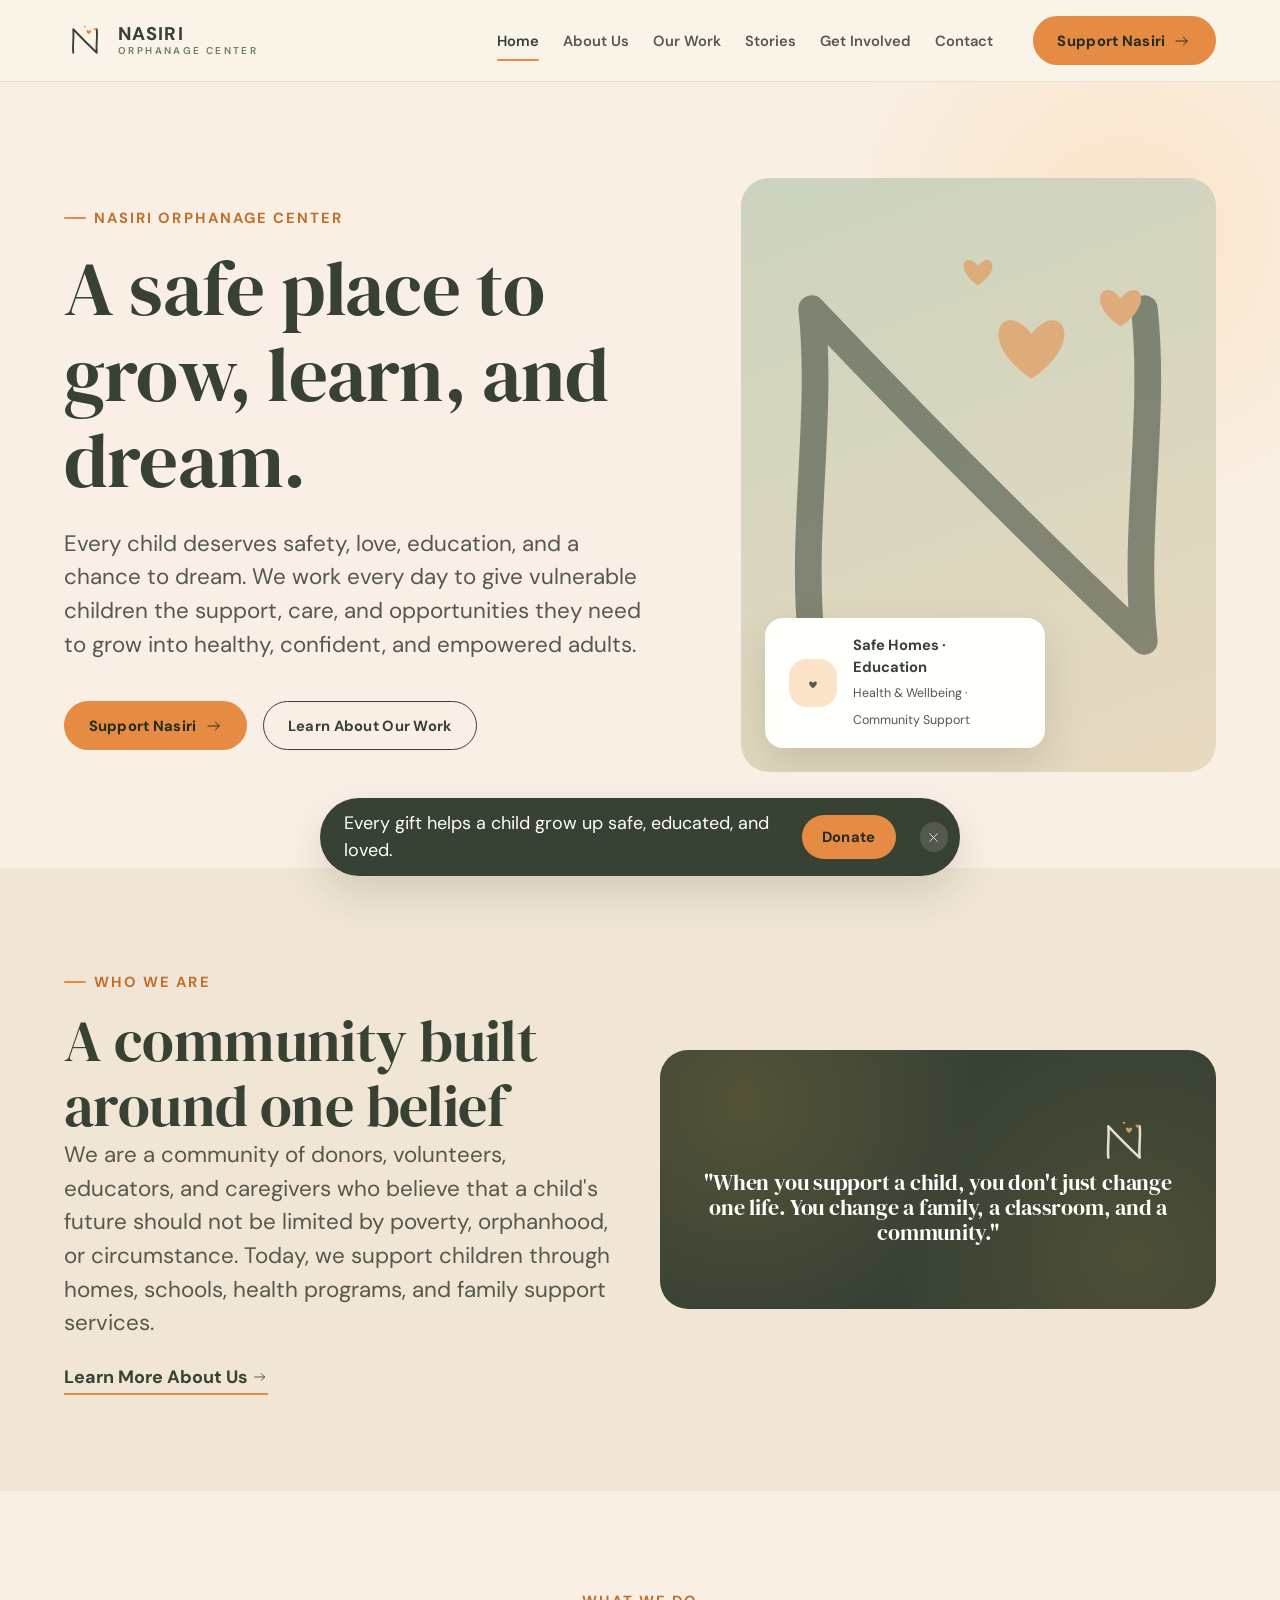
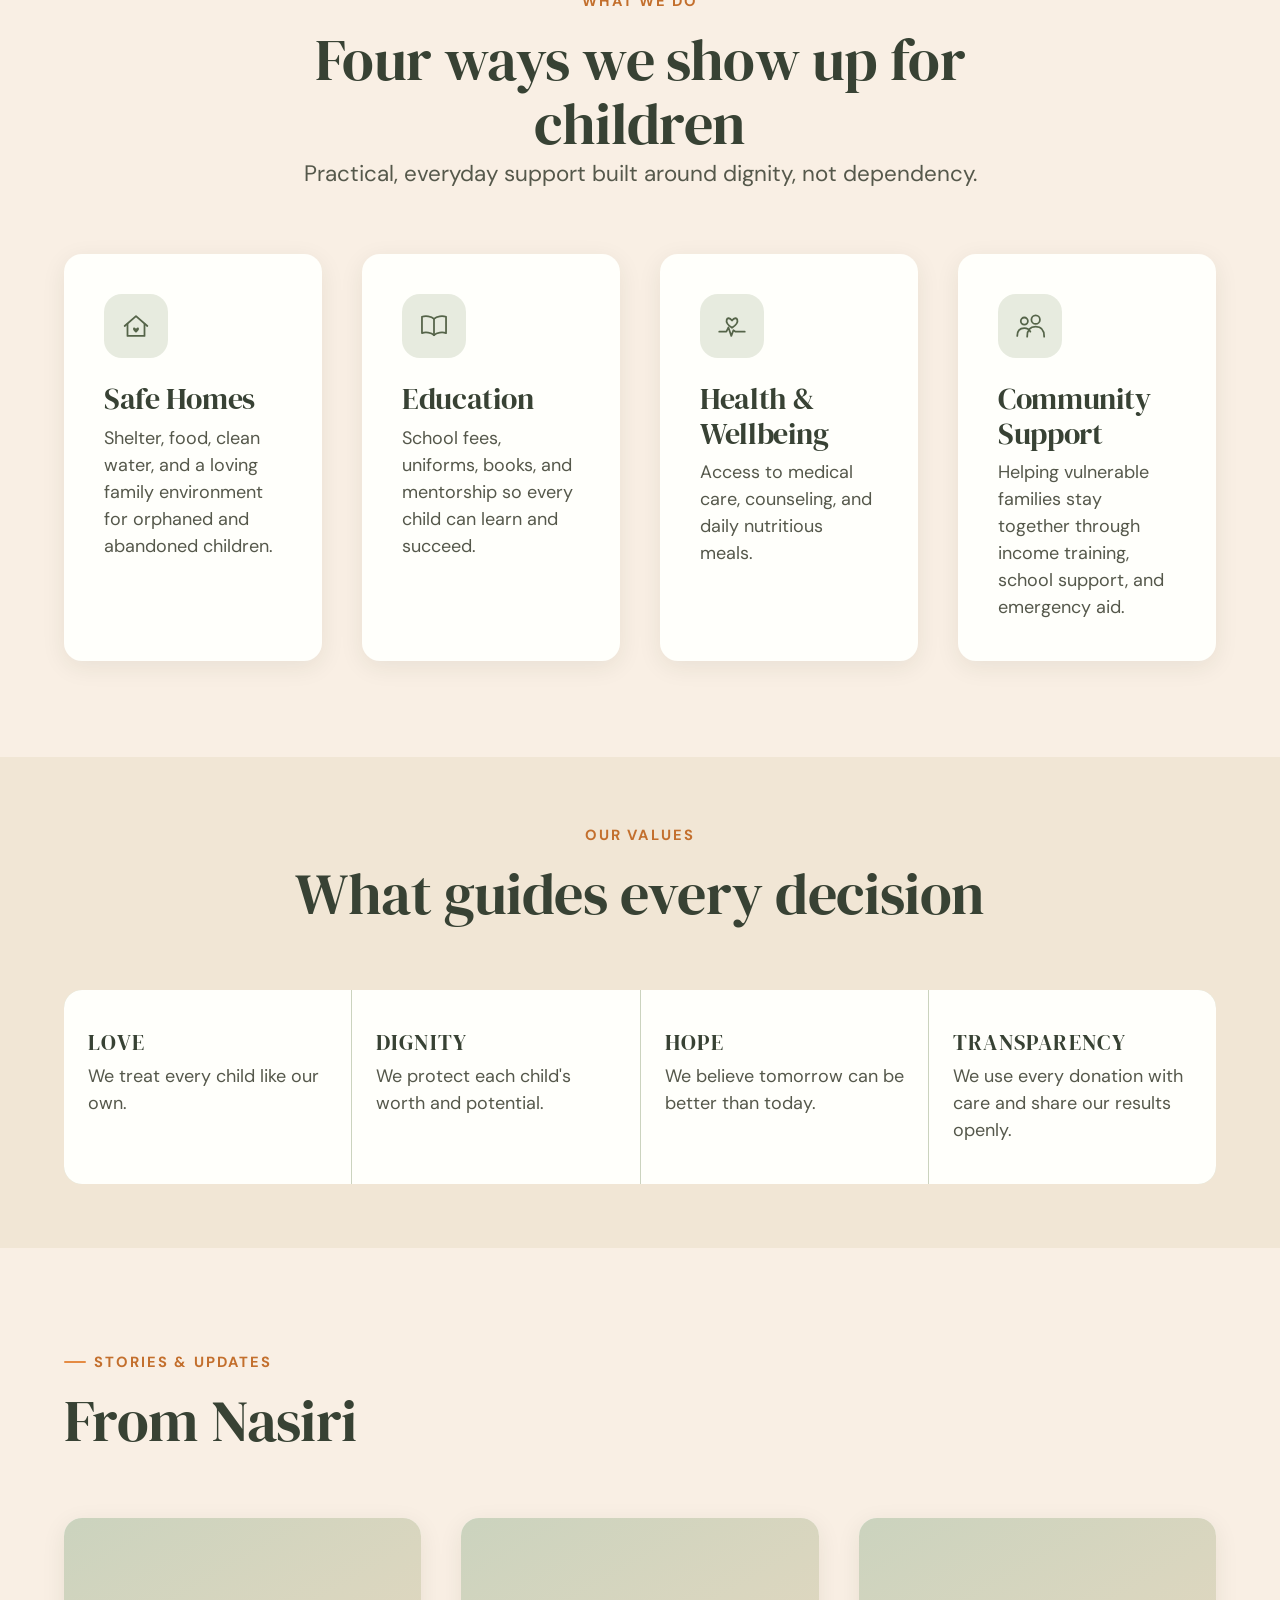
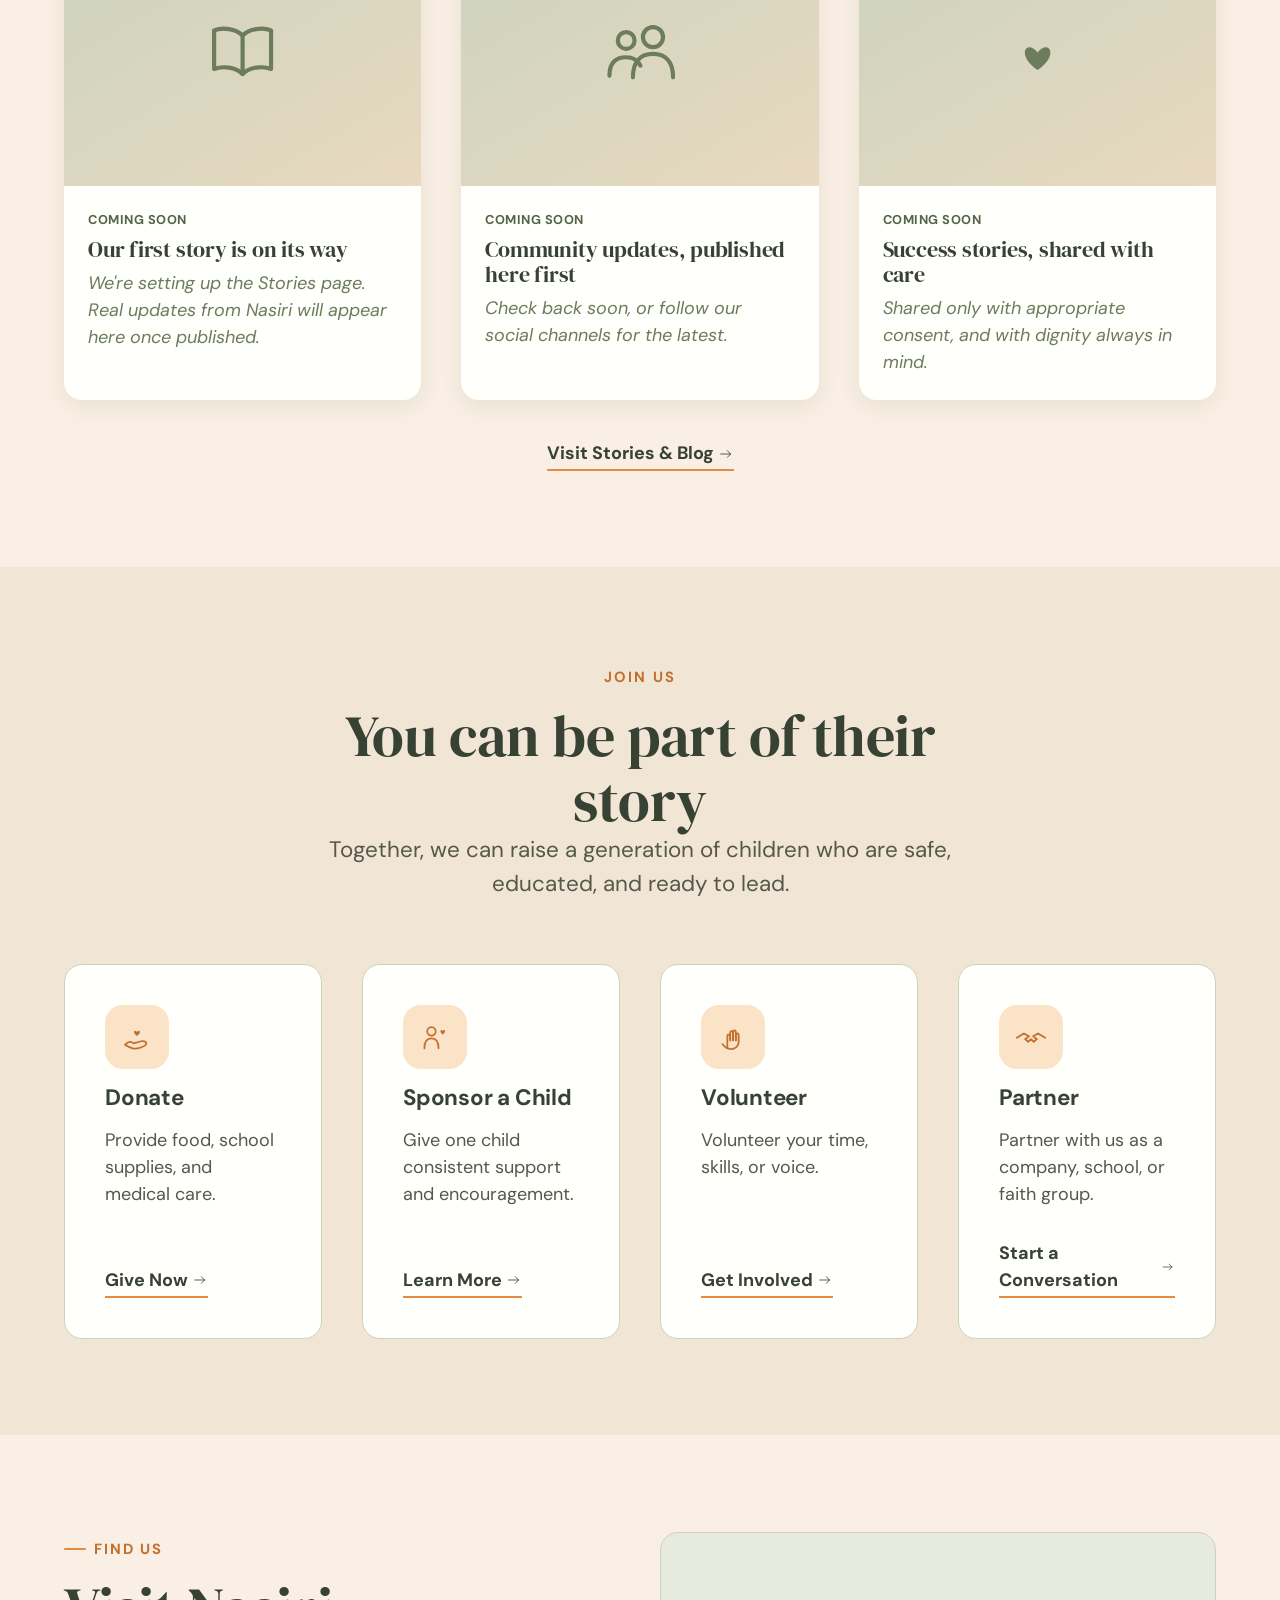
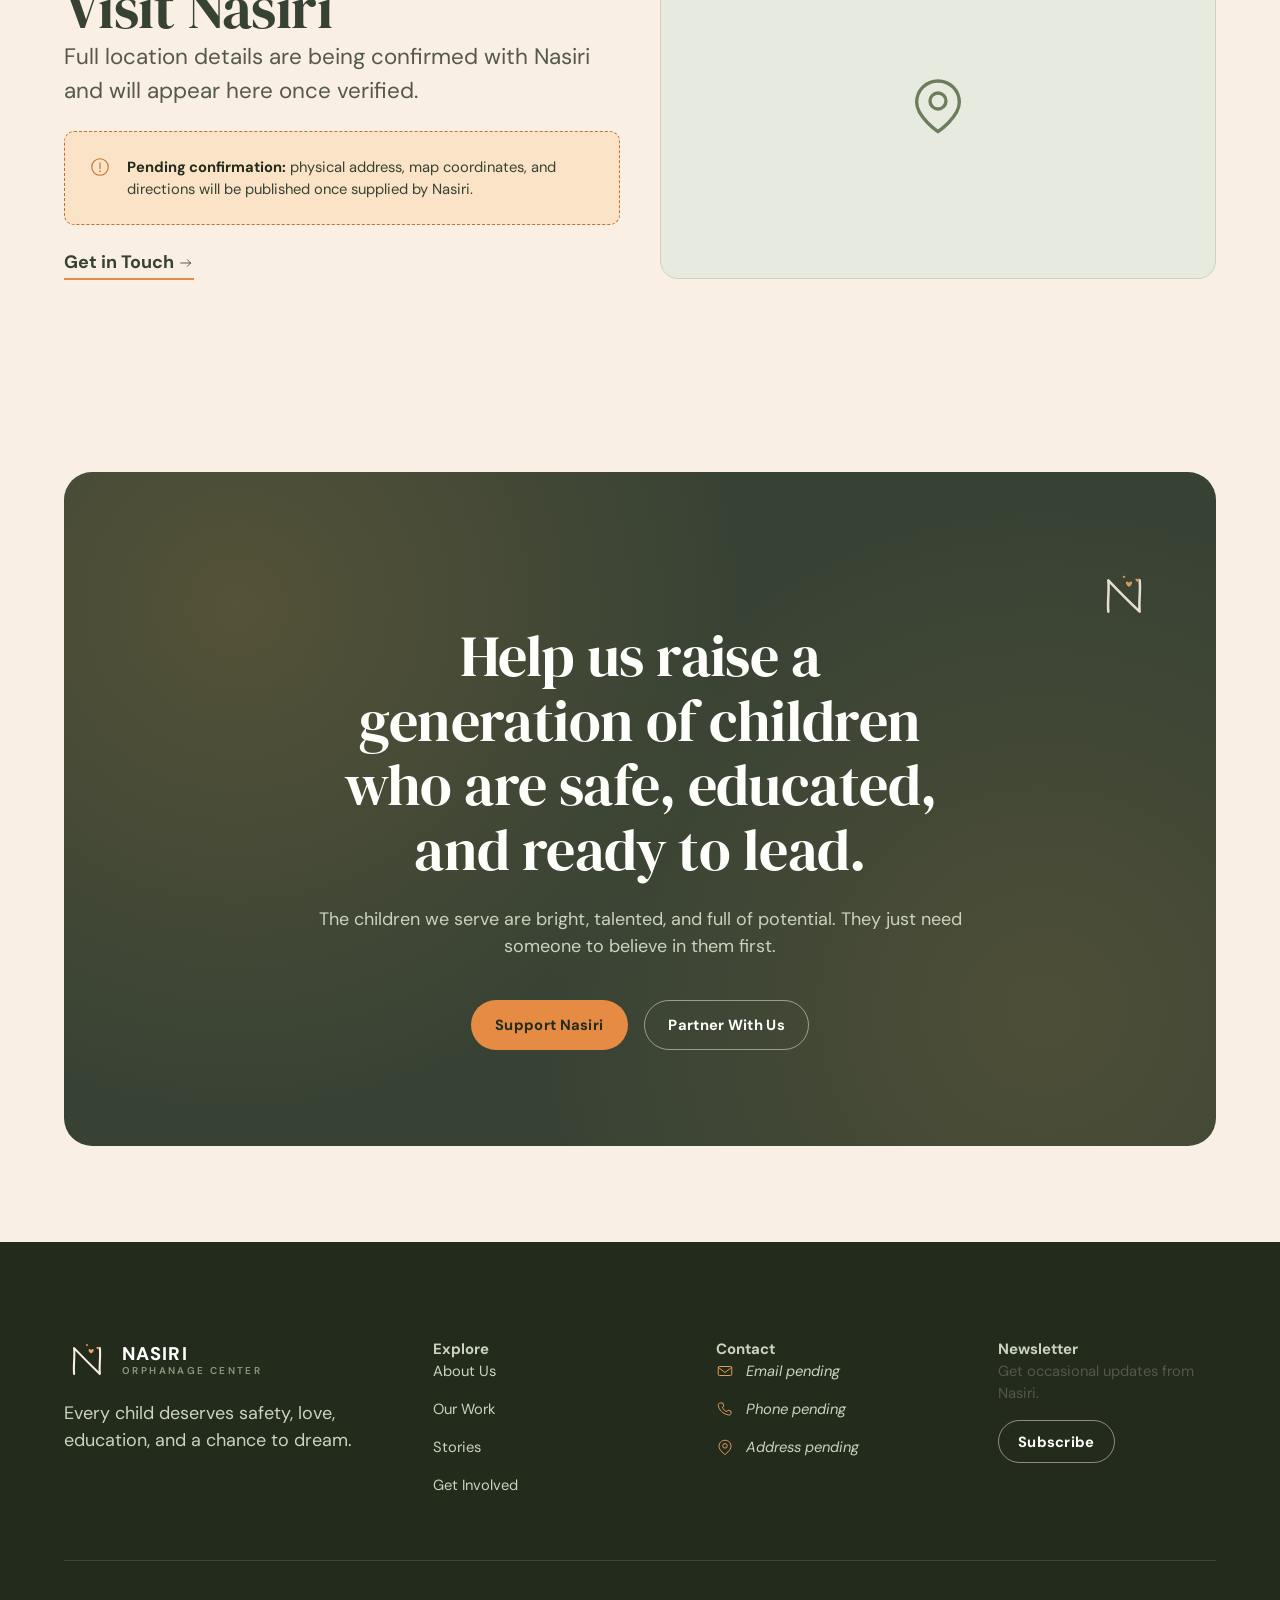
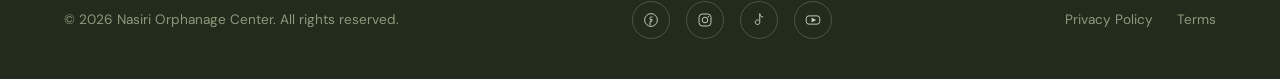
==== index.html @ c977da0b "Build V1 website: full redesign with real logo, custom icons, and no fabricated stats Ground the vis" ====
<!DOCTYPE html>
<html lang="en">
<head>
  <script>document.documentElement.classList.add("js");</script>
  <meta charset="UTF-8">
  <meta name="viewport" content="width=device-width, initial-scale=1.0">
  <title>Nasiri Orphanage Center — Safety, Love, Education, and a Chance to Dream</title>
  <meta name="description" content="Nasiri Orphanage Center gives vulnerable children safe homes, education, health care, and community support so they can grow into confident, empowered adults.">
  <meta property="og:title" content="Nasiri Orphanage Center">
  <meta property="og:description" content="Every child deserves safety, love, education, and a chance to dream.">
  <meta property="og:type" content="website">
  <link rel="icon" type="image/svg+xml" href="assets/brand/favicon.svg">
  <link rel="preconnect" href="https://fonts.googleapis.com">
  <link rel="preconnect" href="https://fonts.gstatic.com" crossorigin>
  <link href="https://fonts.googleapis.com/css2?family=DM+Serif+Display&family=DM+Sans:wght@400;500;600;700;800&display=swap" rel="stylesheet">
  <link rel="stylesheet" href="css/styles.css">
</head>
<body>
  <a class="skip-link" href="#main">Skip to content</a>

  <header class="site-header">
    <div class="wrap site-header__bar">
      <a href="index.html" class="brand">
        <span class="brand__mark"><img src="assets/brand/logo-mark.svg" alt="" width="42" height="42"></span>
        <span class="brand__word"><strong>NASIRI</strong><span>ORPHANAGE CENTER</span></span>
      </a>

      <button class="nav__toggle" data-nav-toggle aria-expanded="false" aria-controls="primary-nav" aria-label="Open menu">
        <svg class="icon" aria-hidden="true"><use href="assets/icons/icons.svg#icon-menu"></use></svg>
      </button>

      <nav class="nav" id="primary-nav" data-nav aria-label="Primary">
        <ul class="nav__list">
          <li><a href="index.html" aria-current="page">Home</a></li>
          <li><a href="about.html">About Us</a></li>
          <li><a href="our-work.html">Our Work</a></li>
          <li><a href="stories.html">Stories</a></li>
          <li><a href="donate.html">Get Involved</a></li>
          <li><a href="contact.html">Contact</a></li>
        </ul>
        <a href="donate.html" class="btn btn--accent nav__cta">
          Support Nasiri
          <svg class="icon" aria-hidden="true"><use href="assets/icons/icons.svg#icon-arrow-right"></use></svg>
        </a>
      </nav>
    </div>
  </header>
  <div class="nav__scrim" data-nav-scrim></div>

  <main id="main">

    <!-- HERO -->
    <section class="hero">
      <div class="wrap hero__grid">
        <div class="hero__copy" data-reveal>
          <span class="eyebrow">Nasiri Orphanage Center</span>
          <h1>A safe place to grow, learn, and dream.</h1>
          <p class="lede">Every child deserves safety, love, education, and a chance to dream. We work every day to give vulnerable children the support, care, and opportunities they need to grow into healthy, confident, and empowered adults.</p>
          <div class="hero__actions">
            <a href="donate.html" class="btn btn--accent">
              Support Nasiri
              <svg class="icon" aria-hidden="true"><use href="assets/icons/icons.svg#icon-arrow-right"></use></svg>
            </a>
            <a href="our-work.html" class="btn btn--outline">Learn About Our Work</a>
          </div>
        </div>

        <div class="hero__art" data-reveal>
          <img class="hero__art-mark" src="assets/brand/logo-mark.svg" alt="Nasiri mark: a hand offering hearts within a flowing N" width="320" height="320">
          <div class="hero__badge">
            <span class="icon-badge icon-badge--accent">
              <svg class="icon" aria-hidden="true"><use href="assets/icons/icons.svg#icon-heart"></use></svg>
            </span>
            <div>
              <strong>Safe Homes · Education</strong>
              <span>Health &amp; Wellbeing · Community Support</span>
            </div>
          </div>
        </div>
      </div>
    </section>

    <!-- ABOUT PREVIEW -->
    <section class="section section--alt">
      <div class="wrap grid grid--2" style="align-items:center;">
        <div data-reveal>
          <span class="eyebrow">Who We Are</span>
          <h2>A community built around one belief</h2>
          <p class="lede">We are a community of donors, volunteers, educators, and caregivers who believe that a child's future should not be limited by poverty, orphanhood, or circumstance. Today, we support children through homes, schools, health programs, and family support services.</p>
          <a href="about.html" class="link-inline mt-md">
            Learn More About Us
            <svg class="icon" aria-hidden="true"><use href="assets/icons/icons.svg#icon-arrow-right"></use></svg>
          </a>
        </div>
        <div class="banner" data-reveal style="padding:var(--space-xl) var(--space-lg);">
          <img class="banner__mark" src="assets/brand/logo-mark-reversed.svg" alt="" width="56" height="56">
          <h3 style="color:var(--white); font-size: var(--step-1); position:relative;">"When you support a child, you don't just change one life. You change a family, a classroom, and a community."</h3>
        </div>
      </div>
    </section>

    <!-- WHAT WE DO -->
    <section class="section" id="what-we-do">
      <div class="wrap">
        <div class="section-head center" data-reveal>
          <span class="eyebrow">What We Do</span>
          <h2>Four ways we show up for children</h2>
          <p class="lede" style="margin-inline:auto;">Practical, everyday support built around dignity, not dependency.</p>
        </div>
        <div class="grid grid--4" data-reveal-group>
          <article class="card" data-reveal>
            <span class="icon-badge"><svg class="icon" aria-hidden="true"><use href="assets/icons/icons.svg#icon-home"></use></svg></span>
            <h3>Safe Homes</h3>
            <p>Shelter, food, clean water, and a loving family environment for orphaned and abandoned children.</p>
          </article>
          <article class="card" data-reveal>
            <span class="icon-badge"><svg class="icon" aria-hidden="true"><use href="assets/icons/icons.svg#icon-education"></use></svg></span>
            <h3>Education</h3>
            <p>School fees, uniforms, books, and mentorship so every child can learn and succeed.</p>
          </article>
          <article class="card" data-reveal>
            <span class="icon-badge"><svg class="icon" aria-hidden="true"><use href="assets/icons/icons.svg#icon-health"></use></svg></span>
            <h3>Health &amp; Wellbeing</h3>
            <p>Access to medical care, counseling, and daily nutritious meals.</p>
          </article>
          <article class="card" data-reveal>
            <span class="icon-badge"><svg class="icon" aria-hidden="true"><use href="assets/icons/icons.svg#icon-community"></use></svg></span>
            <h3>Community Support</h3>
            <p>Helping vulnerable families stay together through income training, school support, and emergency aid.</p>
          </article>
        </div>
      </div>
    </section>

    <!-- VALUES STRIP -->
    <section class="section section--tight section--alt">
      <div class="wrap">
        <div class="section-head center" data-reveal>
          <span class="eyebrow">Our Values</span>
          <h2>What guides every decision</h2>
        </div>
        <div class="values-strip" data-reveal>
          <div class="values-strip__item value-card">
            <h4>Love</h4>
            <p>We treat every child like our own.</p>
          </div>
          <div class="values-strip__item value-card">
            <h4>Dignity</h4>
            <p>We protect each child's worth and potential.</p>
          </div>
          <div class="values-strip__item value-card">
            <h4>Hope</h4>
            <p>We believe tomorrow can be better than today.</p>
          </div>
          <div class="values-strip__item value-card">
            <h4>Transparency</h4>
            <p>We use every donation with care and share our results openly.</p>
          </div>
        </div>
      </div>
    </section>

    <!-- STORIES PREVIEW -->
    <section class="section">
      <div class="wrap">
        <div class="section-head" data-reveal>
          <span class="eyebrow">Stories &amp; Updates</span>
          <h2>From Nasiri</h2>
        </div>
        <div class="grid grid--3" data-reveal-group>
          <div class="media-card" data-reveal>
            <div class="media-card__figure">
              <div class="placeholder-figure">
                <svg class="icon" aria-hidden="true"><use href="assets/icons/icons.svg#icon-education"></use></svg>
              </div>
            </div>
            <div class="media-card__body">
              <span class="media-card__meta">Coming Soon</span>
              <h3>Our first story is on its way</h3>
              <p class="placeholder-text">We're setting up the Stories page. Real updates from Nasiri will appear here once published.</p>
            </div>
          </div>
          <div class="media-card" data-reveal>
            <div class="media-card__figure">
              <div class="placeholder-figure">
                <svg class="icon" aria-hidden="true"><use href="assets/icons/icons.svg#icon-community"></use></svg>
              </div>
            </div>
            <div class="media-card__body">
              <span class="media-card__meta">Coming Soon</span>
              <h3>Community updates, published here first</h3>
              <p class="placeholder-text">Check back soon, or follow our social channels for the latest.</p>
            </div>
          </div>
          <div class="media-card" data-reveal>
            <div class="media-card__figure">
              <div class="placeholder-figure">
                <svg class="icon" aria-hidden="true"><use href="assets/icons/icons.svg#icon-heart"></use></svg>
              </div>
            </div>
            <div class="media-card__body">
              <span class="media-card__meta">Coming Soon</span>
              <h3>Success stories, shared with care</h3>
              <p class="placeholder-text">Shared only with appropriate consent, and with dignity always in mind.</p>
            </div>
          </div>
        </div>
        <div class="text-center mt-lg" data-reveal>
          <a href="stories.html" class="link-inline">
            Visit Stories &amp; Blog
            <svg class="icon" aria-hidden="true"><use href="assets/icons/icons.svg#icon-arrow-right"></use></svg>
          </a>
        </div>
      </div>
    </section>

    <!-- GET INVOLVED -->
    <section class="section section--alt" id="get-involved">
      <div class="wrap">
        <div class="section-head center" data-reveal>
          <span class="eyebrow">Join Us</span>
          <h2>You can be part of their story</h2>
          <p class="lede" style="margin-inline:auto;">Together, we can raise a generation of children who are safe, educated, and ready to lead.</p>
        </div>
        <div class="grid grid--4" data-reveal-group>
          <div class="action-tile" data-reveal>
            <span class="icon-badge icon-badge--accent"><svg class="icon" aria-hidden="true"><use href="assets/icons/icons.svg#icon-donate"></use></svg></span>
            <h4>Donate</h4>
            <p>Provide food, school supplies, and medical care.</p>
            <div class="action-tile__foot"><a href="donate.html" class="link-inline">Give Now <svg class="icon" aria-hidden="true"><use href="assets/icons/icons.svg#icon-arrow-right"></use></svg></a></div>
          </div>
          <div class="action-tile" data-reveal>
            <span class="icon-badge icon-badge--accent"><svg class="icon" aria-hidden="true"><use href="assets/icons/icons.svg#icon-sponsor"></use></svg></span>
            <h4>Sponsor a Child</h4>
            <p>Give one child consistent support and encouragement.</p>
            <div class="action-tile__foot"><a href="donate.html#sponsor" class="link-inline">Learn More <svg class="icon" aria-hidden="true"><use href="assets/icons/icons.svg#icon-arrow-right"></use></svg></a></div>
          </div>
          <div class="action-tile" data-reveal>
            <span class="icon-badge icon-badge--accent"><svg class="icon" aria-hidden="true"><use href="assets/icons/icons.svg#icon-volunteer"></use></svg></span>
            <h4>Volunteer</h4>
            <p>Volunteer your time, skills, or voice.</p>
            <div class="action-tile__foot"><a href="donate.html#volunteer" class="link-inline">Get Involved <svg class="icon" aria-hidden="true"><use href="assets/icons/icons.svg#icon-arrow-right"></use></svg></a></div>
          </div>
          <div class="action-tile" data-reveal>
            <span class="icon-badge icon-badge--accent"><svg class="icon" aria-hidden="true"><use href="assets/icons/icons.svg#icon-partner"></use></svg></span>
            <h4>Partner</h4>
            <p>Partner with us as a company, school, or faith group.</p>
            <div class="action-tile__foot"><a href="donate.html#partner" class="link-inline">Start a Conversation <svg class="icon" aria-hidden="true"><use href="assets/icons/icons.svg#icon-arrow-right"></use></svg></a></div>
          </div>
        </div>
      </div>
    </section>

    <!-- LOCATION -->
    <section class="section">
      <div class="wrap grid grid--2" style="align-items:center;">
        <div data-reveal>
          <span class="eyebrow">Find Us</span>
          <h2>Visit Nasiri</h2>
          <p class="lede">Full location details are being confirmed with Nasiri and will appear here once verified.</p>
          <div class="notice mt-md">
            <svg class="icon" aria-hidden="true"><use href="assets/icons/icons.svg#icon-alert"></use></svg>
            <span><strong>Pending confirmation:</strong> physical address, map coordinates, and directions will be published once supplied by Nasiri.</span>
          </div>
          <a href="contact.html" class="link-inline mt-md">
            Get in Touch
            <svg class="icon" aria-hidden="true"><use href="assets/icons/icons.svg#icon-arrow-right"></use></svg>
          </a>
        </div>
        <div class="map-frame" data-reveal style="display:grid; place-items:center; background:var(--sage-100);">
          <div class="placeholder-figure" style="color:var(--sage-500);">
            <svg class="icon" aria-hidden="true" style="width:64px;height:64px;"><use href="assets/icons/icons.svg#icon-location"></use></svg>
          </div>
        </div>
      </div>
    </section>

    <!-- FINAL CTA -->
    <section class="section">
      <div class="wrap">
        <div class="banner" data-reveal>
          <img class="banner__mark" src="assets/brand/logo-mark-reversed.svg" alt="" width="56" height="56">
          <h2>Help us raise a generation of children who are safe, educated, and ready to lead.</h2>
          <p>The children we serve are bright, talented, and full of potential. They just need someone to believe in them first.</p>
          <div class="hero__actions" style="justify-content:center; margin-top: var(--space-lg); position:relative;">
            <a href="donate.html" class="btn btn--accent">Support Nasiri</a>
            <a href="contact.html" class="btn btn--ghost-light">Partner With Us</a>
          </div>
        </div>
      </div>
    </section>

  </main>

  <footer class="site-footer" id="footer">
    <div class="wrap">
      <div class="footer__grid">
        <div class="footer__brand">
          <a href="index.html" class="brand">
            <span class="brand__mark"><img src="assets/brand/logo-mark-reversed.svg" alt="" width="46" height="46"></span>
            <span class="brand__word"><strong>NASIRI</strong><span>ORPHANAGE CENTER</span></span>
          </a>
          <p>Every child deserves safety, love, education, and a chance to dream.</p>
        </div>
        <div class="footer__col">
          <h5>Explore</h5>
          <ul class="footer__list">
            <li><a href="about.html">About Us</a></li>
            <li><a href="our-work.html">Our Work</a></li>
            <li><a href="stories.html">Stories</a></li>
            <li><a href="donate.html">Get Involved</a></li>
          </ul>
        </div>
        <div class="footer__col">
          <h5>Contact</h5>
          <ul class="footer__list">
            <li><svg class="icon" aria-hidden="true"><use href="assets/icons/icons.svg#icon-mail"></use></svg><span class="placeholder-text">Email pending</span></li>
            <li><svg class="icon" aria-hidden="true"><use href="assets/icons/icons.svg#icon-phone"></use></svg><span class="placeholder-text">Phone pending</span></li>
            <li><svg class="icon" aria-hidden="true"><use href="assets/icons/icons.svg#icon-location"></use></svg><span class="placeholder-text">Address pending</span></li>
          </ul>
        </div>
        <div class="footer__col">
          <h5>Newsletter</h5>
          <p style="font-size:var(--step--1); margin-bottom:var(--space-sm);">Get occasional updates from Nasiri.</p>
          <a href="contact.html#newsletter" class="btn btn--sm btn--ghost-light">Subscribe</a>
        </div>
      </div>
      <div class="footer__bottom">
        <span>&copy; <span data-year>2026</span> Nasiri Orphanage Center. All rights reserved.</span>
        <div class="footer__socials">
          <a href="#" aria-label="Facebook"><svg class="icon" aria-hidden="true"><use href="assets/icons/icons.svg#icon-facebook"></use></svg></a>
          <a href="#" aria-label="Instagram"><svg class="icon" aria-hidden="true"><use href="assets/icons/icons.svg#icon-instagram"></use></svg></a>
          <a href="#" aria-label="TikTok"><svg class="icon" aria-hidden="true"><use href="assets/icons/icons.svg#icon-tiktok"></use></svg></a>
          <a href="#" aria-label="YouTube"><svg class="icon" aria-hidden="true"><use href="assets/icons/icons.svg#icon-youtube"></use></svg></a>
        </div>
        <div class="footer__legal">
          <a href="privacy.html">Privacy Policy</a>
          <a href="terms.html">Terms</a>
        </div>
      </div>
    </div>
  </footer>

  <div class="donate-bar" data-donate-bar hidden>
    <span>Every gift helps a child grow up safe, educated, and loved.</span>
    <a href="donate.html" class="btn btn--accent btn--sm">Donate</a>
    <button class="donate-bar__close" data-donate-bar-close aria-label="Dismiss">
      <svg class="icon" aria-hidden="true"><use href="assets/icons/icons.svg#icon-close"></use></svg>
    </button>
  </div>

  <script src="js/main.js"></script>
</body>
</html>
---- css/styles.css ----
/* ===========================================================
   NASIRI ORPHANAGE CENTER — Design System
   Palette derived from the organization's logo mark.
   =========================================================== */

:root {
  /* ---- Color tokens (Earthy Elegance) ----
     Core values (--cream, --sage-800, --amber-500) are the
     brand's actual extracted palette from the Nasiri logo mark;
     the rest of the scale is built around them. ---- */
  --cream:        #F9EFE4;
  --cream-alt:    #F1E6D5;
  --cream-deep:   #E8D9C0;
  --white:        #FFFFFB;

  --sage-900:     #232B1C;
  --sage-800:     #384234;
  --sage-700:     #45523B;
  --sage-600:     #556449;
  --sage-500:     #6C7C5D;
  --sage-400:     #8B9A7C;
  --sage-200:     #CBD3BE;
  --sage-100:     #E7EBDF;

  --amber-600:    #C36F2D;
  --amber-500:    #E58B43;
  --amber-400:    #EBA35F;
  --amber-100:    #FAE3C6;

  --terracotta:   #C1694A;

  --ink:          #2B2B23;
  --ink-soft:     #55584B;

  --success:      #4C7A55;
  --error:        #B4483A;

  /* ---- Semantic aliases ---- */
  --color-bg:            var(--cream);
  --color-bg-alt:        var(--cream-alt);
  --color-surface:       var(--white);
  --color-text:          var(--ink);
  --color-text-soft:     var(--ink-soft);
  --color-heading:       var(--sage-800);
  --color-brand:         var(--sage-600);
  --color-brand-dark:    var(--sage-800);
  --color-accent:        var(--amber-500);
  --color-accent-dark:   var(--amber-600);
  --color-border:        var(--sage-200);

  /* ---- Type ---- */
  --font-display: "DM Serif Display", Georgia, "Times New Roman", serif;
  --font-body: "DM Sans", -apple-system, BlinkMacSystemFont, "Segoe UI", sans-serif;

  --step--1: clamp(0.83rem, 0.8rem + 0.15vw, 0.95rem);
  --step-0:  clamp(1rem, 0.95rem + 0.25vw, 1.125rem);
  --step-1:  clamp(1.2rem, 1.1rem + 0.45vw, 1.4rem);
  --step-2:  clamp(1.5rem, 1.3rem + 0.9vw, 1.9rem);
  --step-3:  clamp(1.9rem, 1.6rem + 1.4vw, 2.6rem);
  --step-4:  clamp(2.4rem, 1.9rem + 2.4vw, 3.6rem);
  --step-5:  clamp(3rem, 2.2rem + 3.6vw, 4.8rem);

  /* ---- Spacing scale ---- */
  --space-3xs: 0.25rem;
  --space-2xs: 0.5rem;
  --space-xs:  0.75rem;
  --space-sm:  1rem;
  --space-md:  1.5rem;
  --space-lg:  2.5rem;
  --space-xl:  4rem;
  --space-2xl: 6rem;
  --space-3xl: 9rem;

  /* ---- Shape / elevation ---- */
  --radius-sm: 10px;
  --radius-md: 18px;
  --radius-lg: 28px;
  --radius-pill: 999px;
  --shadow-soft: 0 6px 24px rgba(43, 51, 31, 0.08);
  --shadow-lift: 0 18px 40px rgba(43, 51, 31, 0.14);

  --ease-out: cubic-bezier(0.16, 1, 0.3, 1);
  --dur-fast: 180ms;
  --dur-med: 420ms;
  --dur-slow: 900ms;

  --content-max: 1200px;
}

/* ===========================================================
   Reset
   =========================================================== */
*, *::before, *::after { box-sizing: border-box; }
* { margin: 0; }
html { -webkit-text-size-adjust: 100%; scroll-behavior: smooth; }
body { min-height: 100svh; line-height: 1.5; -webkit-font-smoothing: antialiased; }
img, picture, svg { display: block; max-width: 100%; }
input, button, textarea, select { font: inherit; color: inherit; }
button { cursor: pointer; }
a { color: inherit; text-decoration: none; }
ul, ol { list-style: none; padding: 0; }

@media (prefers-reduced-motion: reduce) {
  html { scroll-behavior: auto; }
  *, *::before, *::after {
    animation-duration: 0.01ms !important;
    animation-iteration-count: 1 !important;
    transition-duration: 0.01ms !important;
    scroll-behavior: auto !important;
  }
}

/* ===========================================================
   Base
   =========================================================== */
body {
  font-family: var(--font-body);
  background: var(--color-bg);
  color: var(--color-text);
  font-size: var(--step-0);
}

h1, h2, h3, h4 {
  font-family: var(--font-display);
  color: var(--color-heading);
  line-height: 1.12;
  font-weight: 400;
  letter-spacing: -0.01em;
}
h1 { font-size: var(--step-5); }
h2 { font-size: var(--step-4); }
h3 { font-size: var(--step-2); }
h4 { font-size: var(--step-1); font-family: var(--font-body); font-weight: 700; }

p { color: var(--color-text-soft); }
p + p { margin-top: var(--space-sm); }

.eyebrow {
  display: inline-flex;
  align-items: center;
  gap: var(--space-2xs);
  font-family: var(--font-body);
  font-weight: 700;
  font-size: var(--step--1);
  letter-spacing: 0.14em;
  text-transform: uppercase;
  color: var(--color-accent-dark);
  margin-bottom: var(--space-sm);
}
.eyebrow::before {
  content: "";
  width: 22px;
  height: 2px;
  background: var(--color-accent);
  border-radius: 2px;
}

.lede {
  font-size: var(--step-1);
  color: var(--color-text-soft);
  max-width: 62ch;
}

.visually-hidden {
  position: absolute; width: 1px; height: 1px;
  padding: 0; margin: -1px; overflow: hidden;
  clip: rect(0,0,0,0); white-space: nowrap; border: 0;
}

.skip-link {
  position: absolute;
  left: var(--space-sm);
  top: -60px;
  background: var(--color-brand-dark);
  color: var(--white);
  padding: var(--space-2xs) var(--space-sm);
  border-radius: var(--radius-sm);
  z-index: 1000;
  transition: top var(--dur-fast) var(--ease-out);
}
.skip-link:focus { top: var(--space-sm); }

:focus-visible {
  outline: 3px solid var(--color-accent);
  outline-offset: 3px;
  border-radius: 4px;
}

/* ===========================================================
   Layout helpers
   =========================================================== */
.wrap {
  width: 100%;
  max-width: var(--content-max);
  margin-inline: auto;
  padding-inline: var(--space-md);
}

.section { padding-block: var(--space-2xl); }
.section--tight { padding-block: var(--space-xl); }
.section--alt { background: var(--color-bg-alt); }
.section--deep {
  background: var(--sage-800);
  color: var(--cream);
}
.section--deep h2, .section--deep h3 { color: var(--white); }
.section--deep p { color: var(--sage-200); }

.section-head {
  max-width: 720px;
  margin-bottom: var(--space-xl);
}
.section-head.center { margin-inline: auto; text-align: center; }
.section-head.center .eyebrow::before { display: none; }

.grid {
  display: grid;
  gap: var(--space-lg);
}
.grid--2 { grid-template-columns: repeat(2, 1fr); }
.grid--3 { grid-template-columns: repeat(3, 1fr); }
.grid--4 { grid-template-columns: repeat(4, 1fr); }

@media (max-width: 980px) {
  .grid--3, .grid--4 { grid-template-columns: repeat(2, 1fr); }
}
@media (max-width: 640px) {
  .grid--2, .grid--3, .grid--4 { grid-template-columns: 1fr; }
  .section { padding-block: var(--space-xl); }
  h1 { font-size: var(--step-4); }
}

/* ===========================================================
   Buttons
   =========================================================== */
.btn {
  --btn-bg: var(--color-brand);
  --btn-fg: var(--white);
  display: inline-flex;
  align-items: center;
  gap: var(--space-2xs);
  padding: 0.85em 1.6em;
  border-radius: var(--radius-pill);
  background: var(--btn-bg);
  color: var(--btn-fg);
  font-weight: 700;
  font-size: var(--step--1);
  letter-spacing: 0.02em;
  border: 1px solid transparent;
  transition: transform var(--dur-fast) var(--ease-out),
              box-shadow var(--dur-fast) var(--ease-out),
              background var(--dur-fast) var(--ease-out);
  white-space: nowrap;
}
.btn svg { width: 18px; height: 18px; transition: transform var(--dur-fast) var(--ease-out); }
.btn:hover { transform: translateY(-2px); box-shadow: var(--shadow-lift); }
.btn:hover svg { transform: translateX(3px); }
.btn:active { transform: translateY(0); }

.btn--accent { --btn-bg: var(--color-accent); --btn-fg: var(--sage-900); }
.btn--accent:hover { --btn-bg: var(--color-accent-dark); }

.btn--outline {
  --btn-bg: transparent;
  --btn-fg: var(--color-brand-dark);
  border-color: currentColor;
}
.btn--outline:hover { --btn-bg: var(--sage-800); --btn-fg: var(--white); border-color: var(--sage-800); }

.btn--ghost-light {
  --btn-bg: transparent;
  --btn-fg: var(--white);
  border-color: rgba(250, 243, 231, 0.5);
}
.btn--ghost-light:hover { --btn-bg: var(--white); --btn-fg: var(--sage-800); border-color: var(--white); }

.btn--sm { padding: 0.65em 1.3em; font-size: var(--step--1); }

.link-inline {
  display: inline-flex;
  align-items: center;
  gap: var(--space-3xs);
  font-weight: 700;
  color: var(--color-brand-dark);
  border-bottom: 2px solid var(--color-accent);
  padding-bottom: 2px;
  transition: gap var(--dur-fast) var(--ease-out), color var(--dur-fast) var(--ease-out);
}
.link-inline:hover { gap: var(--space-2xs); color: var(--color-accent-dark); }
.link-inline svg { width: 16px; height: 16px; }

/* ===========================================================
   Icons
   =========================================================== */
.icon { width: 1em; height: 1em; display: inline-block; }

.icon-badge {
  --badge-size: 64px;
  width: var(--badge-size);
  height: var(--badge-size);
  display: grid;
  place-items: center;
  border-radius: var(--radius-md);
  background: var(--sage-100);
  color: var(--color-brand);
  flex-shrink: 0;
  transition: background var(--dur-med) var(--ease-out), transform var(--dur-med) var(--ease-out);
}
.icon-badge svg { width: 34px; height: 34px; }
.icon-badge--accent { background: var(--amber-100); color: var(--color-accent-dark); }

/* ===========================================================
   Header / Navigation
   =========================================================== */
.site-header {
  position: sticky;
  top: 0;
  z-index: 100;
  border-bottom: 1px solid rgba(43, 51, 31, 0.08);
}
/* backdrop-filter lives on a pseudo-element rather than .site-header
   itself, because filter/backdrop-filter on an element makes it the
   containing block for fixed-position descendants — which would trap
   the fixed-position mobile nav drawer inside the header's own box
   instead of letting it cover the full viewport. */
.site-header::before {
  content: "";
  position: absolute;
  inset: 0;
  z-index: -1;
  background: rgba(250, 243, 231, 0.9);
  backdrop-filter: blur(10px);
}
.site-header__bar {
  display: flex;
  align-items: center;
  justify-content: space-between;
  padding-block: var(--space-sm);
  gap: var(--space-md);
}

.brand { display: flex; align-items: center; gap: var(--space-xs); }
.brand__mark { width: 42px; height: 42px; flex-shrink: 0; }
.brand__mark svg { width: 100%; height: 100%; }
.brand__word {
  font-family: var(--font-body);
  line-height: 1.05;
}
.brand__word strong {
  display: block;
  font-size: 1.15rem;
  font-weight: 800;
  letter-spacing: 0.06em;
  color: var(--sage-800);
}
.brand__word span {
  display: block;
  font-size: 0.62rem;
  font-weight: 600;
  letter-spacing: 0.24em;
  color: var(--sage-500);
  margin-top: 2px;
}

.nav {
  display: flex;
  align-items: center;
  gap: var(--space-lg);
}
.nav__list { display: flex; gap: var(--space-md); }
.nav__list a {
  position: relative;
  font-weight: 600;
  font-size: var(--step--1);
  color: var(--color-text-soft);
  padding-block: var(--space-2xs);
}
.nav__list a::after {
  content: "";
  position: absolute;
  left: 0; right: 100%;
  bottom: -2px;
  height: 2px;
  background: var(--color-accent);
  border-radius: 2px;
  transition: right var(--dur-med) var(--ease-out);
}
.nav__list a:hover::after,
.nav__list a[aria-current="page"]::after { right: 0; }
.nav__list a[aria-current="page"] { color: var(--sage-800); }

.nav__toggle {
  display: none;
  background: none;
  border: none;
  width: 44px; height: 44px;
  color: var(--sage-800);
}
.nav__toggle svg { width: 26px; height: 26px; }

@media (max-width: 900px) {
  .nav__toggle { display: grid; place-items: center; }
  .nav {
    position: fixed;
    inset: 0 0 0 auto;
    width: min(340px, 86vw);
    background: var(--cream);
    flex-direction: column;
    align-items: stretch;
    padding: var(--space-xl) var(--space-lg);
    gap: var(--space-lg);
    transform: translateX(100%);
    transition: transform var(--dur-med) var(--ease-out);
    box-shadow: var(--shadow-lift);
  }
  .nav.is-open { transform: translateX(0); }
  .nav__list { flex-direction: column; gap: var(--space-md); }
  .nav__list a { font-size: var(--step-1); }
  .nav__cta { align-self: flex-start; }
  body.nav-lock { overflow: hidden; }
}

.nav__scrim {
  display: none;
  position: fixed; inset: 0;
  background: rgba(43, 51, 31, 0.35);
  z-index: 90;
  opacity: 0;
  transition: opacity var(--dur-med) var(--ease-out);
}
.nav__scrim.is-open { display: block; opacity: 1; }

/* ===========================================================
   Hero
   =========================================================== */
.hero {
  position: relative;
  padding-block: var(--space-2xl) var(--space-2xl);
  overflow: hidden;
}
.hero::before {
  content: "";
  position: absolute;
  top: -20%; right: -12%;
  width: 620px; height: 620px;
  background: radial-gradient(circle, var(--amber-100) 0%, transparent 68%);
  z-index: 0;
}
.hero__grid {
  position: relative;
  z-index: 1;
  display: grid;
  grid-template-columns: 1.1fr 0.9fr;
  gap: var(--space-2xl);
  align-items: center;
}
.hero__copy h1 { margin-bottom: var(--space-md); }
.hero__copy .lede { margin-bottom: var(--space-lg); }
.hero__actions { display: flex; gap: var(--space-sm); flex-wrap: wrap; }

.hero__art {
  position: relative;
  border-radius: var(--radius-lg);
  overflow: hidden;
  aspect-ratio: 4 / 5;
  background: linear-gradient(160deg, var(--sage-200), var(--cream-deep));
  display: grid;
  place-items: center;
}
.hero__art img { width: 100%; height: 100%; object-fit: cover; }
.hero__art-mark { width: 40%; opacity: 0.55; }
.hero__badge {
  position: absolute;
  bottom: var(--space-md);
  left: var(--space-md);
  background: var(--white);
  border-radius: var(--radius-md);
  padding: var(--space-sm) var(--space-md);
  box-shadow: var(--shadow-lift);
  display: flex;
  align-items: center;
  gap: var(--space-sm);
  max-width: 280px;
}
.hero__badge .icon-badge { --badge-size: 48px; }
.hero__badge .icon-badge svg { width: 24px; height: 24px; }
.hero__badge strong { display: block; color: var(--sage-800); font-size: var(--step--1); }
.hero__badge span { font-size: 0.78rem; color: var(--color-text-soft); }

@media (max-width: 900px) {
  .hero__grid { grid-template-columns: 1fr; }
  .hero__art { max-width: 420px; margin-inline: auto; }
}

/* ===========================================================
   Cards
   =========================================================== */
.card {
  background: var(--color-surface);
  border-radius: var(--radius-md);
  padding: var(--space-lg);
  box-shadow: var(--shadow-soft);
  transition: transform var(--dur-med) var(--ease-out), box-shadow var(--dur-med) var(--ease-out);
}
.card:hover { transform: translateY(-6px); box-shadow: var(--shadow-lift); }
.card:hover .icon-badge { transform: rotate(-6deg) scale(1.05); }
.card h3, .card h4 { margin-bottom: var(--space-2xs); }
.card p { margin-top: var(--space-2xs); }
.card .icon-badge { margin-bottom: var(--space-md); }

.card--work { display: flex; flex-direction: column; }

.value-card { text-align: left; }
.value-card h4 {
  font-family: var(--font-display);
  font-size: var(--step-1);
  font-weight: 400;
  text-transform: uppercase;
  letter-spacing: 0.06em;
  margin-bottom: var(--space-2xs);
}

/* ===========================================================
   Project / story cards
   =========================================================== */
.media-card {
  background: var(--color-surface);
  border-radius: var(--radius-md);
  overflow: hidden;
  box-shadow: var(--shadow-soft);
  transition: transform var(--dur-med) var(--ease-out), box-shadow var(--dur-med) var(--ease-out);
  display: flex;
  flex-direction: column;
  height: 100%;
}
.media-card:hover { transform: translateY(-6px); box-shadow: var(--shadow-lift); }
.media-card__figure {
  aspect-ratio: 4/3;
  background: linear-gradient(150deg, var(--sage-200), var(--cream-deep));
  position: relative;
  overflow: hidden;
}
.media-card__figure img { width: 100%; height: 100%; object-fit: cover; transition: transform var(--dur-slow) var(--ease-out); }
.media-card:hover .media-card__figure img { transform: scale(1.06); }
.media-card__tag {
  position: absolute; top: var(--space-sm); left: var(--space-sm);
  background: var(--white);
  color: var(--sage-800);
  font-size: 0.72rem;
  font-weight: 700;
  letter-spacing: 0.06em;
  text-transform: uppercase;
  padding: var(--space-3xs) var(--space-xs);
  border-radius: var(--radius-pill);
}
.media-card__body { padding: var(--space-md); display: flex; flex-direction: column; gap: var(--space-2xs); flex: 1; }
.media-card__meta { font-size: 0.8rem; color: var(--color-brand); font-weight: 700; letter-spacing: 0.04em; text-transform: uppercase; }
.media-card__body h3 { font-size: var(--step-1); }
.media-card__body p { flex: 1; }

.placeholder-figure {
  width: 100%; height: 100%;
  display: grid; place-items: center;
  color: var(--sage-500);
}
.placeholder-figure svg { width: 30%; height: 30%; }

/* ===========================================================
   Reveal-on-scroll animation
   =========================================================== */
/* Hidden-until-revealed state only applies once main.js has confirmed
   it's running (html.js, set by an early inline script). Without JS,
   or before that script runs, content is fully visible by default. */
.js [data-reveal] {
  opacity: 0;
  transform: translateY(28px);
  transition: opacity var(--dur-slow) var(--ease-out), transform var(--dur-slow) var(--ease-out);
}
[data-reveal].is-visible { opacity: 1; transform: translateY(0); }
[data-reveal-group] > * { transition-delay: calc(var(--i, 0) * 90ms); }

@media (prefers-reduced-motion: reduce) {
  .js [data-reveal] { opacity: 1; transform: none; transition: none; }
}

/* ===========================================================
   Marquee-style values strip
   =========================================================== */
.values-strip {
  display: grid;
  grid-template-columns: repeat(4, 1fr);
  gap: 1px;
  background: var(--color-border);
  border-radius: var(--radius-md);
  overflow: hidden;
}
.values-strip__item {
  background: var(--color-surface);
  padding: var(--space-lg) var(--space-md);
}
@media (max-width: 900px) { .values-strip { grid-template-columns: repeat(2, 1fr); } }
@media (max-width: 560px) { .values-strip { grid-template-columns: 1fr; } }

/* ===========================================================
   Quote / mission banner
   =========================================================== */
.banner {
  position: relative;
  border-radius: var(--radius-lg);
  background: var(--sage-800);
  color: var(--cream);
  padding: var(--space-2xl) var(--space-lg);
  text-align: center;
  overflow: hidden;
}
.banner::before {
  content: "";
  position: absolute; inset: 0;
  background: radial-gradient(circle at 15% 20%, rgba(233,169,79,0.16), transparent 45%),
              radial-gradient(circle at 85% 80%, rgba(233,169,79,0.12), transparent 45%);
}
.banner__mark { width: 56px; height: 56px; margin-inline: auto var(--space-md); opacity: 0.9; position: relative; }
.banner h2 { color: var(--white); max-width: 22ch; margin-inline: auto; position: relative; }
.banner p { color: var(--sage-200); max-width: 60ch; margin-inline: auto; margin-top: var(--space-md); position: relative; }

/* ===========================================================
   Get involved tiles
   =========================================================== */
.action-tile {
  display: flex;
  flex-direction: column;
  gap: var(--space-sm);
  padding: var(--space-lg);
  border-radius: var(--radius-md);
  border: 1px solid var(--color-border);
  background: var(--color-surface);
  transition: transform var(--dur-med) var(--ease-out), border-color var(--dur-med) var(--ease-out), box-shadow var(--dur-med) var(--ease-out);
  height: 100%;
}
.action-tile:hover {
  transform: translateY(-6px);
  border-color: var(--color-accent);
  box-shadow: var(--shadow-lift);
}
.action-tile__foot { margin-top: auto; padding-top: var(--space-sm); }

/* ===========================================================
   Timeline / process steps
   =========================================================== */
.steps {
  display: grid;
  grid-template-columns: repeat(4, 1fr);
  gap: var(--space-md);
  counter-reset: step;
}
.steps__item { position: relative; padding-top: var(--space-lg); }
.steps__item::before {
  counter-increment: step;
  content: counter(step);
  font-family: var(--font-display);
  font-size: var(--step-2);
  color: var(--color-accent);
  display: block;
  margin-bottom: var(--space-xs);
}
.steps__item:not(:last-child)::after {
  content: "";
  position: absolute;
  top: 22px; left: 60px; right: -10%;
  height: 2px;
  background: repeating-linear-gradient(to right, var(--sage-300, var(--sage-200)) 0 8px, transparent 8px 16px);
}
@media (max-width: 900px) {
  .steps { grid-template-columns: repeat(2, 1fr); }
  .steps__item::after { display: none; }
}
@media (max-width: 560px) { .steps { grid-template-columns: 1fr; } }

/* ===========================================================
   FAQ accordion
   =========================================================== */
.faq { border-top: 1px solid var(--color-border); }
.faq__item { border-bottom: 1px solid var(--color-border); }
.faq__q {
  width: 100%;
  display: flex;
  align-items: center;
  justify-content: space-between;
  gap: var(--space-md);
  padding: var(--space-md) 0;
  background: none;
  border: none;
  text-align: left;
  font-weight: 700;
  font-size: var(--step-0);
  color: var(--sage-800);
}
.faq__q svg { width: 22px; height: 22px; flex-shrink: 0; transition: transform var(--dur-med) var(--ease-out); color: var(--color-brand); }
.faq__item[open] .faq__q svg { transform: rotate(180deg); }
.faq__a { padding-bottom: var(--space-md); max-width: 68ch; }
.faq__item summary { list-style: none; }
.faq__item summary::-webkit-details-marker { display: none; }

/* ===========================================================
   Forms
   =========================================================== */
.form-grid { display: grid; gap: var(--space-md); }
.field { display: flex; flex-direction: column; gap: var(--space-3xs); }
.field label { font-weight: 700; font-size: var(--step--1); color: var(--sage-800); }
.field .hint { font-size: 0.78rem; color: var(--color-text-soft); }
.field input,
.field textarea,
.field select {
  padding: 0.85em 1em;
  border-radius: var(--radius-sm);
  border: 1.5px solid var(--color-border);
  background: var(--white);
  transition: border-color var(--dur-fast) var(--ease-out), box-shadow var(--dur-fast) var(--ease-out);
}
.field input:focus,
.field textarea:focus,
.field select:focus {
  border-color: var(--color-brand);
  box-shadow: 0 0 0 4px rgba(91, 110, 82, 0.14);
  outline: none;
}
.field textarea { resize: vertical; min-height: 140px; }
.field.has-error input,
.field.has-error textarea { border-color: var(--error); }
.field__error {
  display: none;
  align-items: center;
  gap: var(--space-3xs);
  font-size: 0.8rem;
  color: var(--error);
}
.field__error svg { width: 15px; height: 15px; }
.field.has-error .field__error { display: flex; }

.checkbox-field { display: flex; align-items: flex-start; gap: var(--space-xs); }
.checkbox-field input { width: 18px; height: 18px; margin-top: 3px; accent-color: var(--color-brand); }
.checkbox-field label { font-weight: 500; font-size: var(--step--1); color: var(--color-text-soft); }

.form-note {
  display: flex;
  align-items: center;
  gap: var(--space-2xs);
  padding: var(--space-sm) var(--space-md);
  border-radius: var(--radius-sm);
  font-size: var(--step--1);
  margin-top: var(--space-md);
}
.form-note svg { width: 20px; height: 20px; flex-shrink: 0; }
.form-note--success { background: rgba(76,122,85,0.12); color: var(--success); }
.form-note--error { background: rgba(180,72,58,0.1); color: var(--error); }
.form-note[hidden] { display: none; }

/* ===========================================================
   Placeholder / verification notices
   =========================================================== */
.notice {
  display: flex;
  gap: var(--space-sm);
  padding: var(--space-md);
  border-radius: var(--radius-sm);
  background: var(--amber-100);
  border: 1px dashed var(--amber-600);
  font-size: var(--step--1);
  color: var(--sage-800);
}
.notice svg { width: 22px; height: 22px; flex-shrink: 0; color: var(--amber-600); }
.notice strong { color: var(--sage-900); }

.placeholder-text { font-style: italic; color: var(--sage-500); }

/* ===========================================================
   Donation methods / tiers
   =========================================================== */
.method-list { display: grid; gap: var(--space-md); }
.method {
  display: flex;
  gap: var(--space-md);
  align-items: flex-start;
  padding: var(--space-md);
  border: 1px solid var(--color-border);
  border-radius: var(--radius-md);
  background: var(--color-surface);
}
.method h4 { margin-bottom: var(--space-3xs); }

/* ===========================================================
   Sticky donate bar
   =========================================================== */
.donate-bar {
  position: fixed;
  left: 50%;
  bottom: var(--space-md);
  transform: translate(-50%, 0);
  z-index: 80;
  background: var(--sage-800);
  color: var(--white);
  border-radius: var(--radius-pill);
  padding: var(--space-xs) var(--space-xs) var(--space-xs) var(--space-md);
  display: flex;
  align-items: center;
  gap: var(--space-md);
  box-shadow: var(--shadow-lift);
  transition: transform var(--dur-med) var(--ease-out), opacity var(--dur-med) var(--ease-out);
}
.donate-bar[hidden] { display: flex; pointer-events: none; opacity: 0; transform: translate(-50%, 20px); }
.donate-bar__close {
  background: rgba(250,243,231,0.14);
  border: none;
  color: var(--white);
  width: 30px; height: 30px;
  border-radius: 50%;
  display: grid; place-items: center;
}
.donate-bar__close svg { width: 15px; height: 15px; }
@media (max-width: 560px) {
  .donate-bar span:first-child { display: none; }
}

/* ===========================================================
   Footer
   =========================================================== */
.site-footer {
  background: var(--sage-900);
  color: var(--sage-200);
  padding-block: var(--space-2xl) var(--space-lg);
}
.footer__grid {
  display: grid;
  grid-template-columns: 1.4fr 1fr 1fr 1fr;
  gap: var(--space-xl);
  padding-bottom: var(--space-xl);
  border-bottom: 1px solid rgba(250,243,231,0.12);
}
.footer__brand .brand__mark { width: 46px; height: 46px; }
.footer__brand p { margin-top: var(--space-sm); color: var(--sage-300, var(--sage-200)); max-width: 32ch; }
.footer__brand .brand__word strong { color: var(--white); }
.footer__brand .brand__word span { color: var(--sage-400); }

.footer h5 {
  color: var(--white);
  font-size: var(--step--1);
  letter-spacing: 0.08em;
  text-transform: uppercase;
  margin-bottom: var(--space-md);
}
.footer__list { display: flex; flex-direction: column; gap: var(--space-sm); }
.footer__list a, .footer__list span { color: var(--sage-200); font-size: var(--step--1); }
.footer__list a:hover { color: var(--amber-400); }
.footer__list li { display: flex; align-items: flex-start; gap: var(--space-xs); }
.footer__list svg { width: 18px; height: 18px; flex-shrink: 0; margin-top: 2px; color: var(--amber-400); }

.footer__bottom {
  display: flex;
  justify-content: space-between;
  align-items: center;
  flex-wrap: wrap;
  gap: var(--space-md);
  padding-top: var(--space-lg);
  font-size: 0.85rem;
  color: var(--sage-400);
}
.footer__socials { display: flex; gap: var(--space-sm); }
.footer__socials a {
  width: 38px; height: 38px;
  display: grid; place-items: center;
  border-radius: 50%;
  border: 1px solid rgba(250,243,231,0.2);
  color: var(--sage-200);
  transition: background var(--dur-fast) var(--ease-out), color var(--dur-fast) var(--ease-out), transform var(--dur-fast) var(--ease-out);
}
.footer__socials a svg { width: 18px; height: 18px; }
.footer__socials a:hover { background: var(--amber-500); color: var(--sage-900); border-color: var(--amber-500); transform: translateY(-2px); }
.footer__legal { display: flex; gap: var(--space-md); }
.footer__legal a:hover { color: var(--amber-400); }

@media (max-width: 900px) {
  .footer__grid { grid-template-columns: 1fr 1fr; }
}
@media (max-width: 560px) {
  .footer__grid { grid-template-columns: 1fr; }
  .footer__bottom { flex-direction: column; align-items: flex-start; }
}

/* ===========================================================
   Page hero (interior pages)
   =========================================================== */
.page-hero {
  padding-block: var(--space-xl) var(--space-lg);
  position: relative;
}
.page-hero .eyebrow { margin-bottom: var(--space-sm); }
.page-hero h1 { max-width: 18ch; }
.breadcrumb { display: flex; gap: var(--space-2xs); font-size: 0.85rem; color: var(--color-text-soft); margin-bottom: var(--space-md); }
.breadcrumb a:hover { color: var(--color-brand); }

/* ===========================================================
   Map / location
   =========================================================== */
.map-frame {
  border-radius: var(--radius-md);
  overflow: hidden;
  aspect-ratio: 16/10;
  border: 1px solid var(--color-border);
}
.map-frame iframe { width: 100%; height: 100%; border: 0; }

/* Utility */
.mt-lg { margin-top: var(--space-lg); }
.mt-md { margin-top: var(--space-md); }
.text-center { text-align: center; }
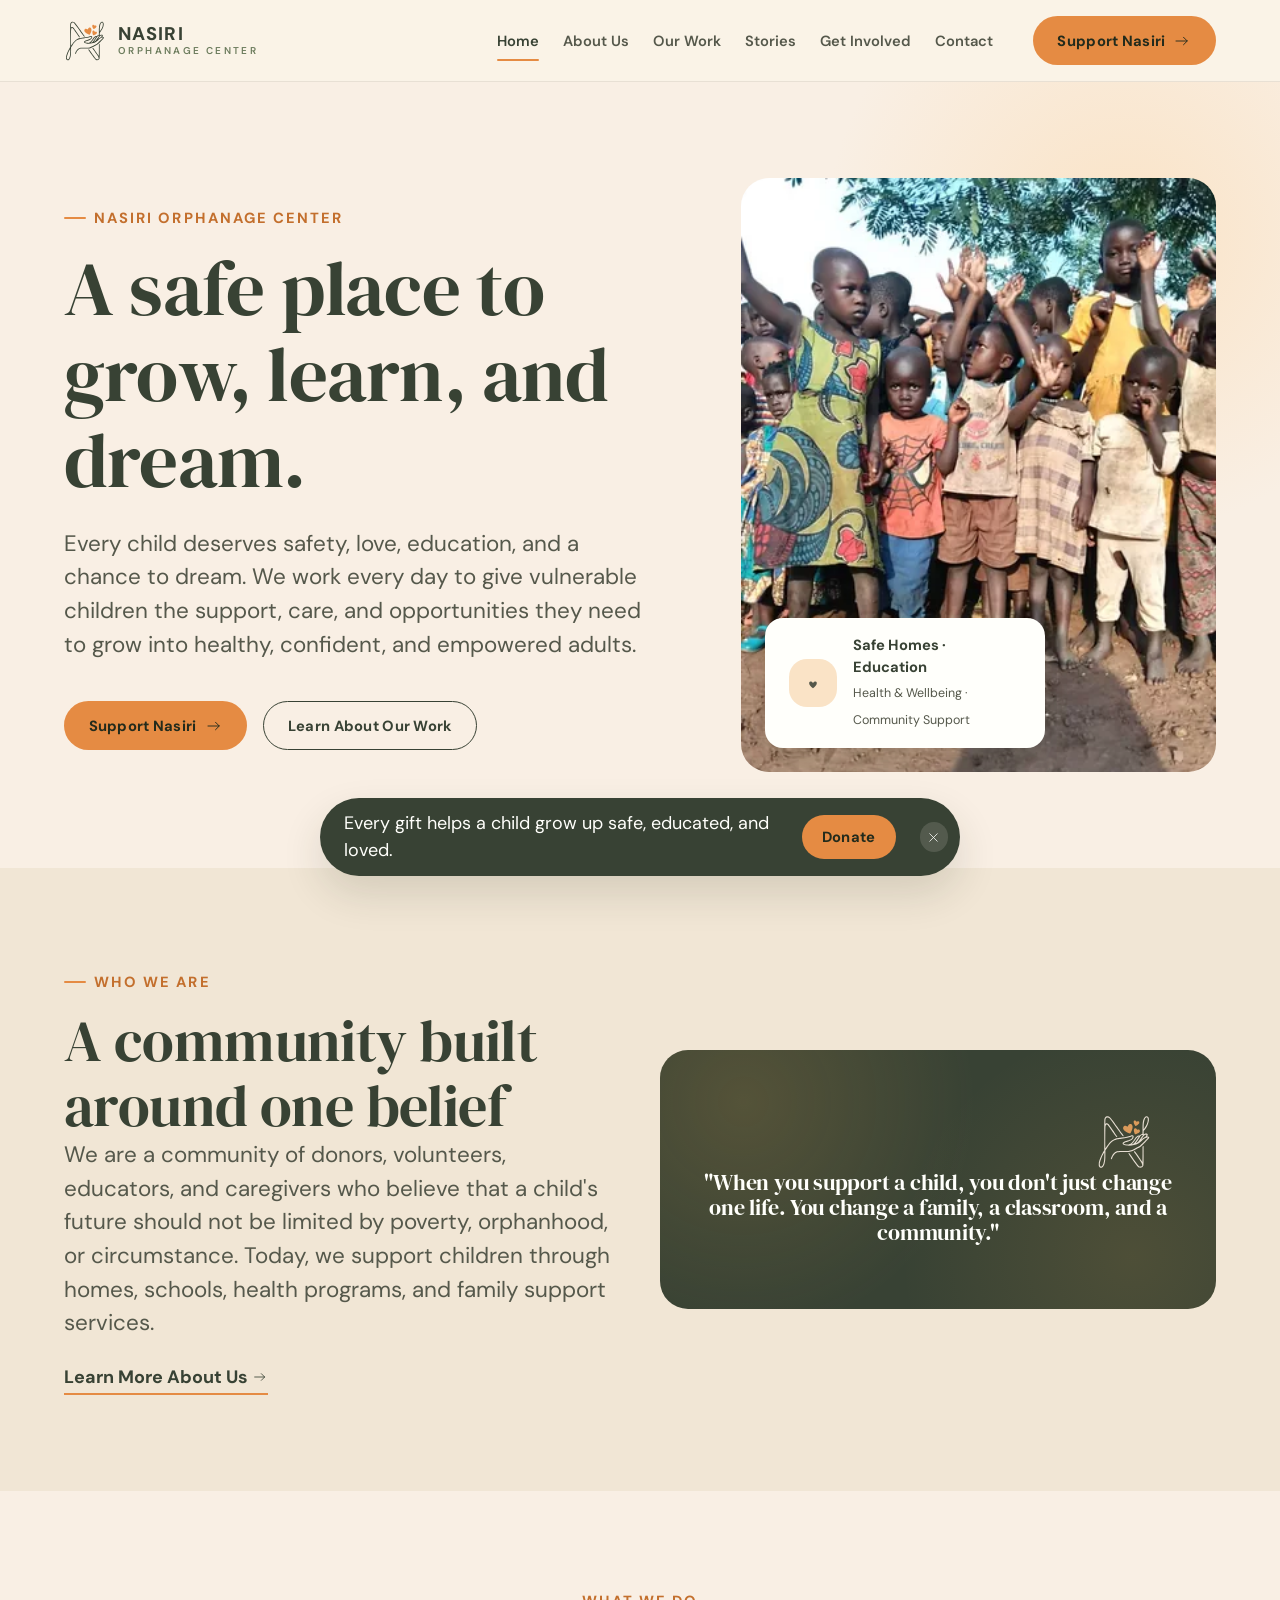
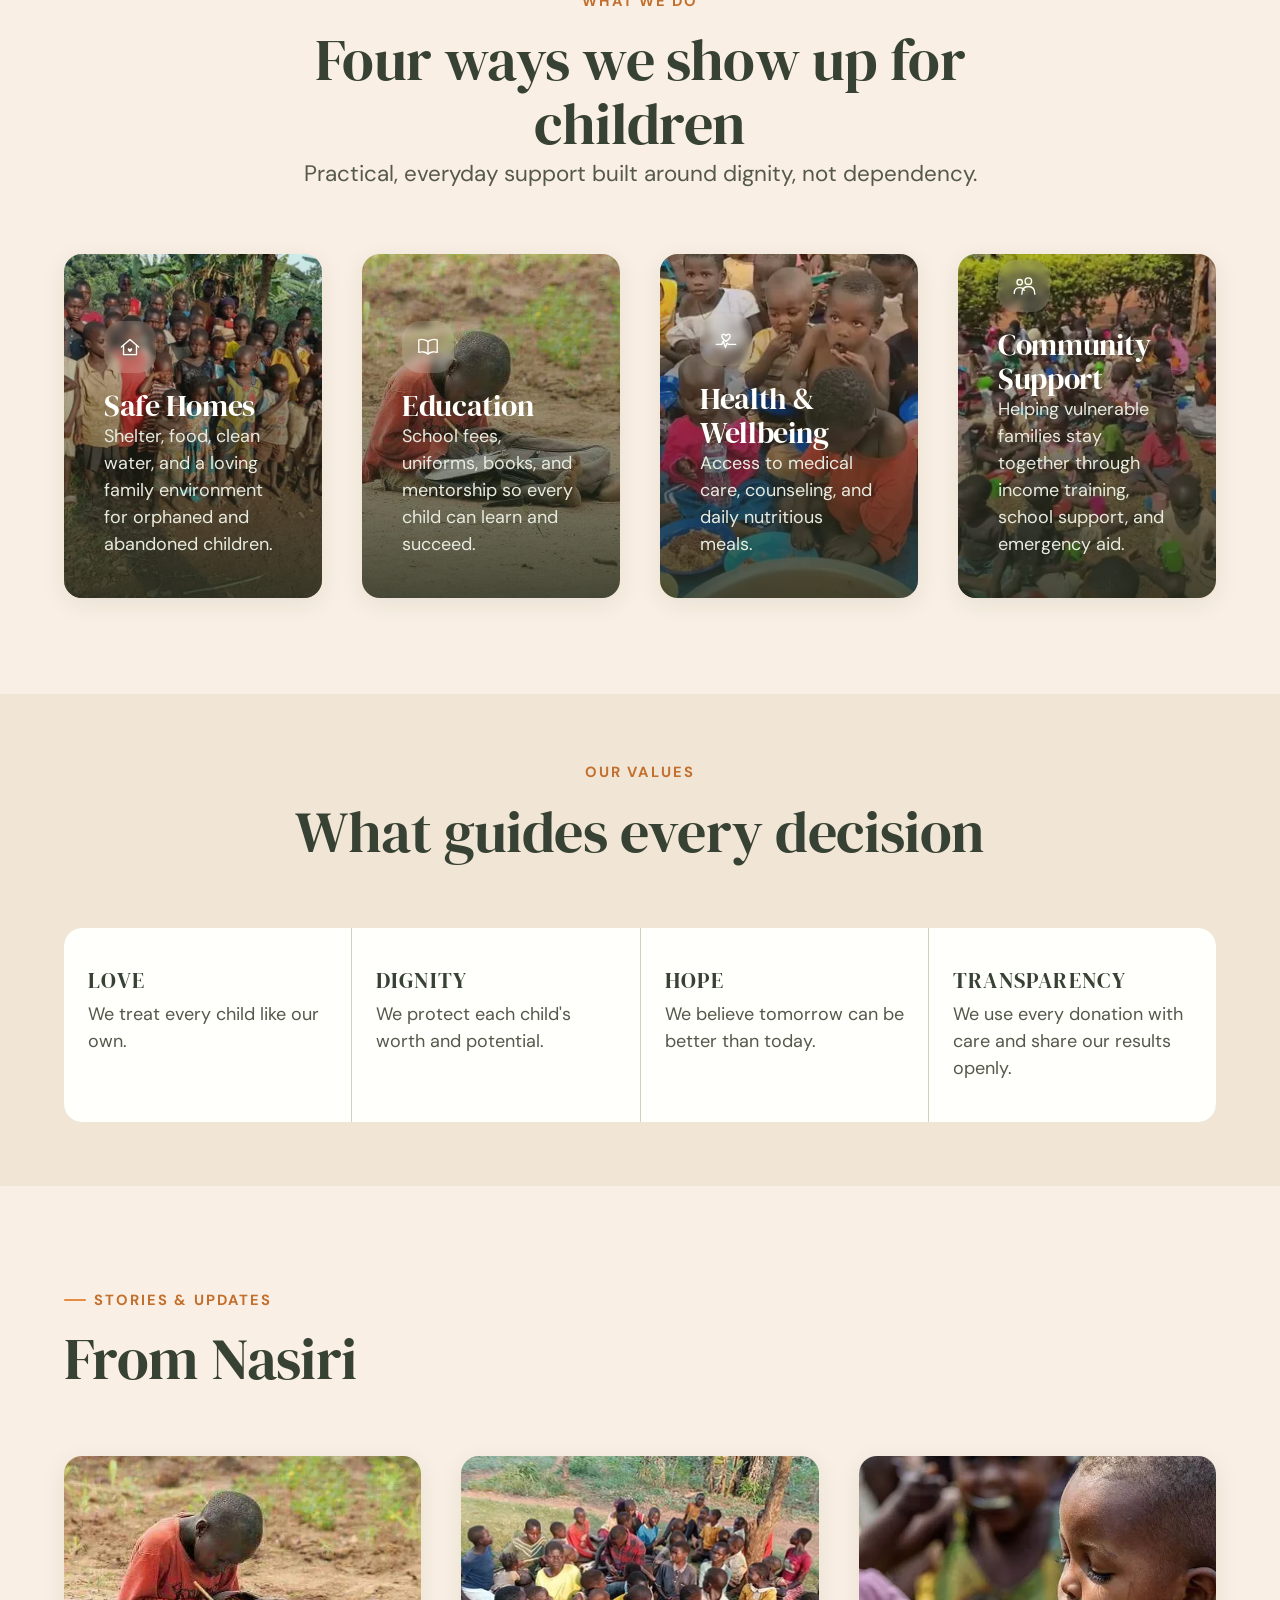
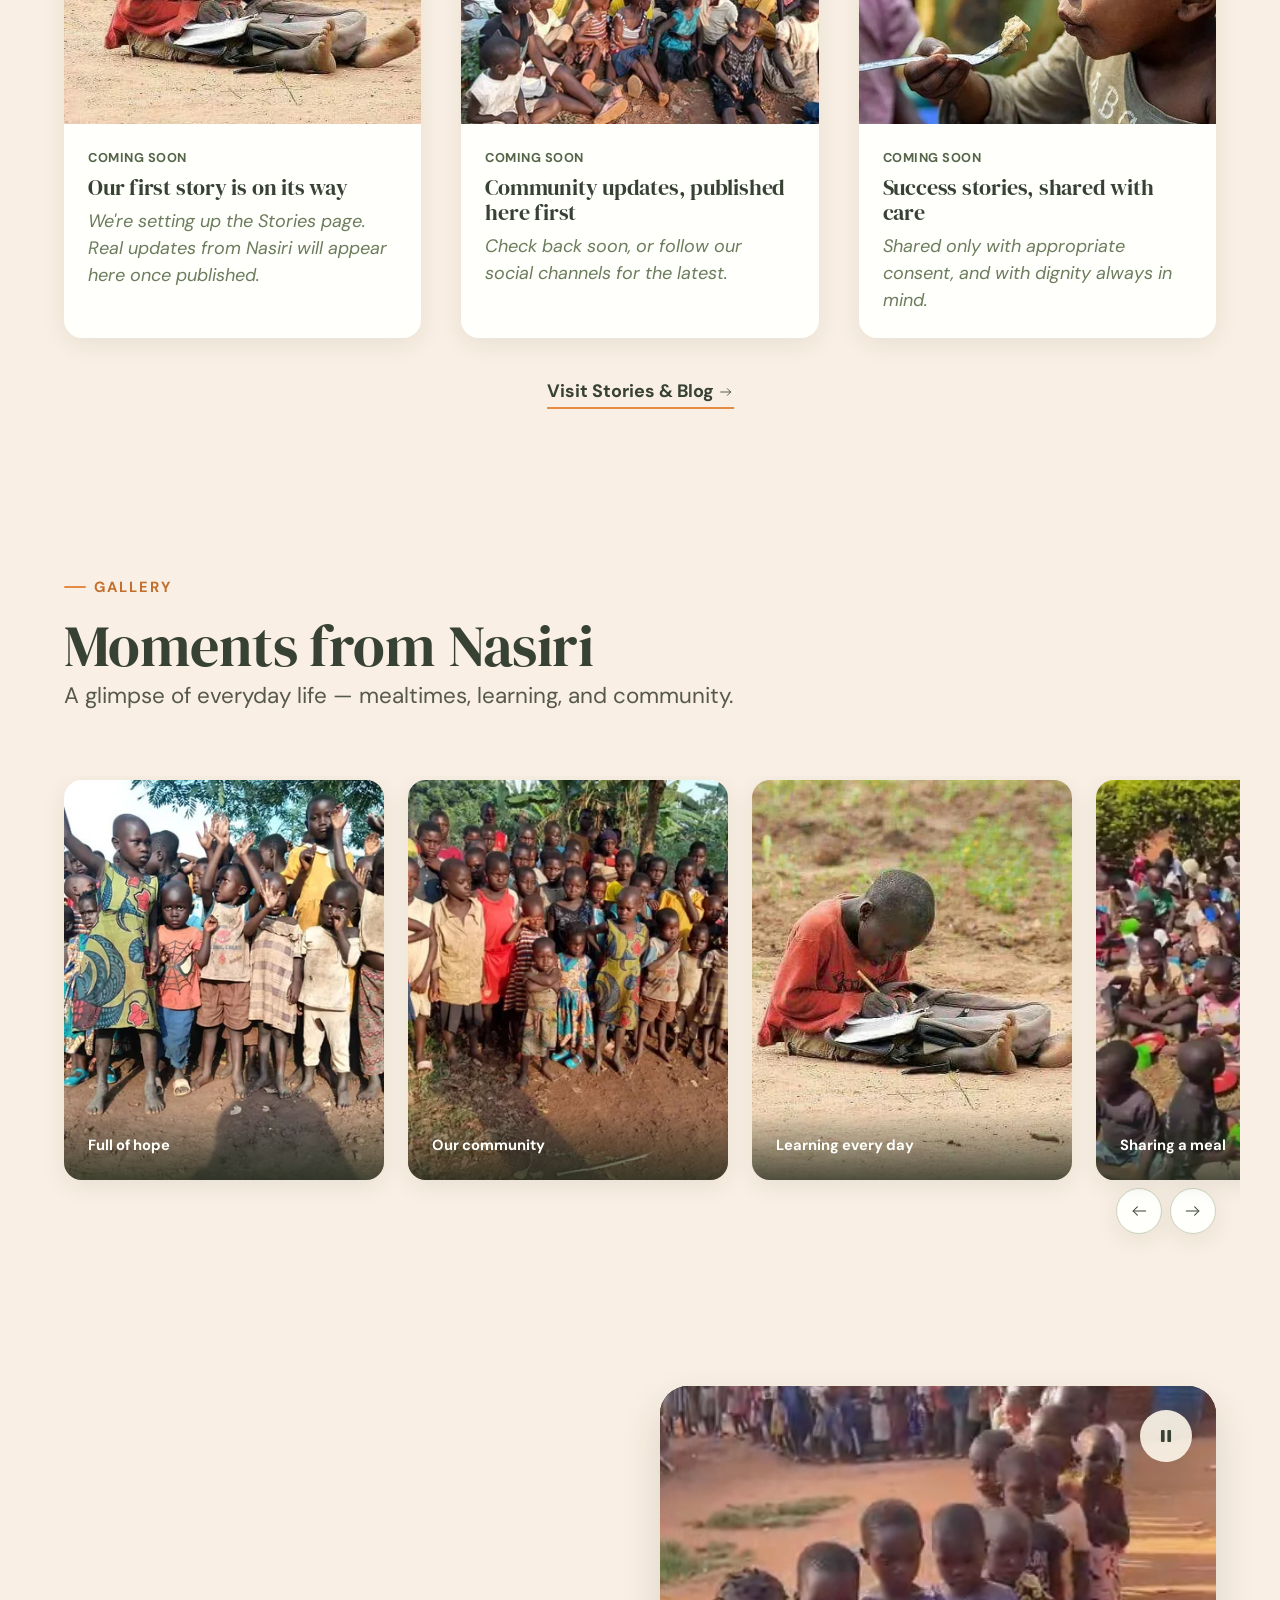
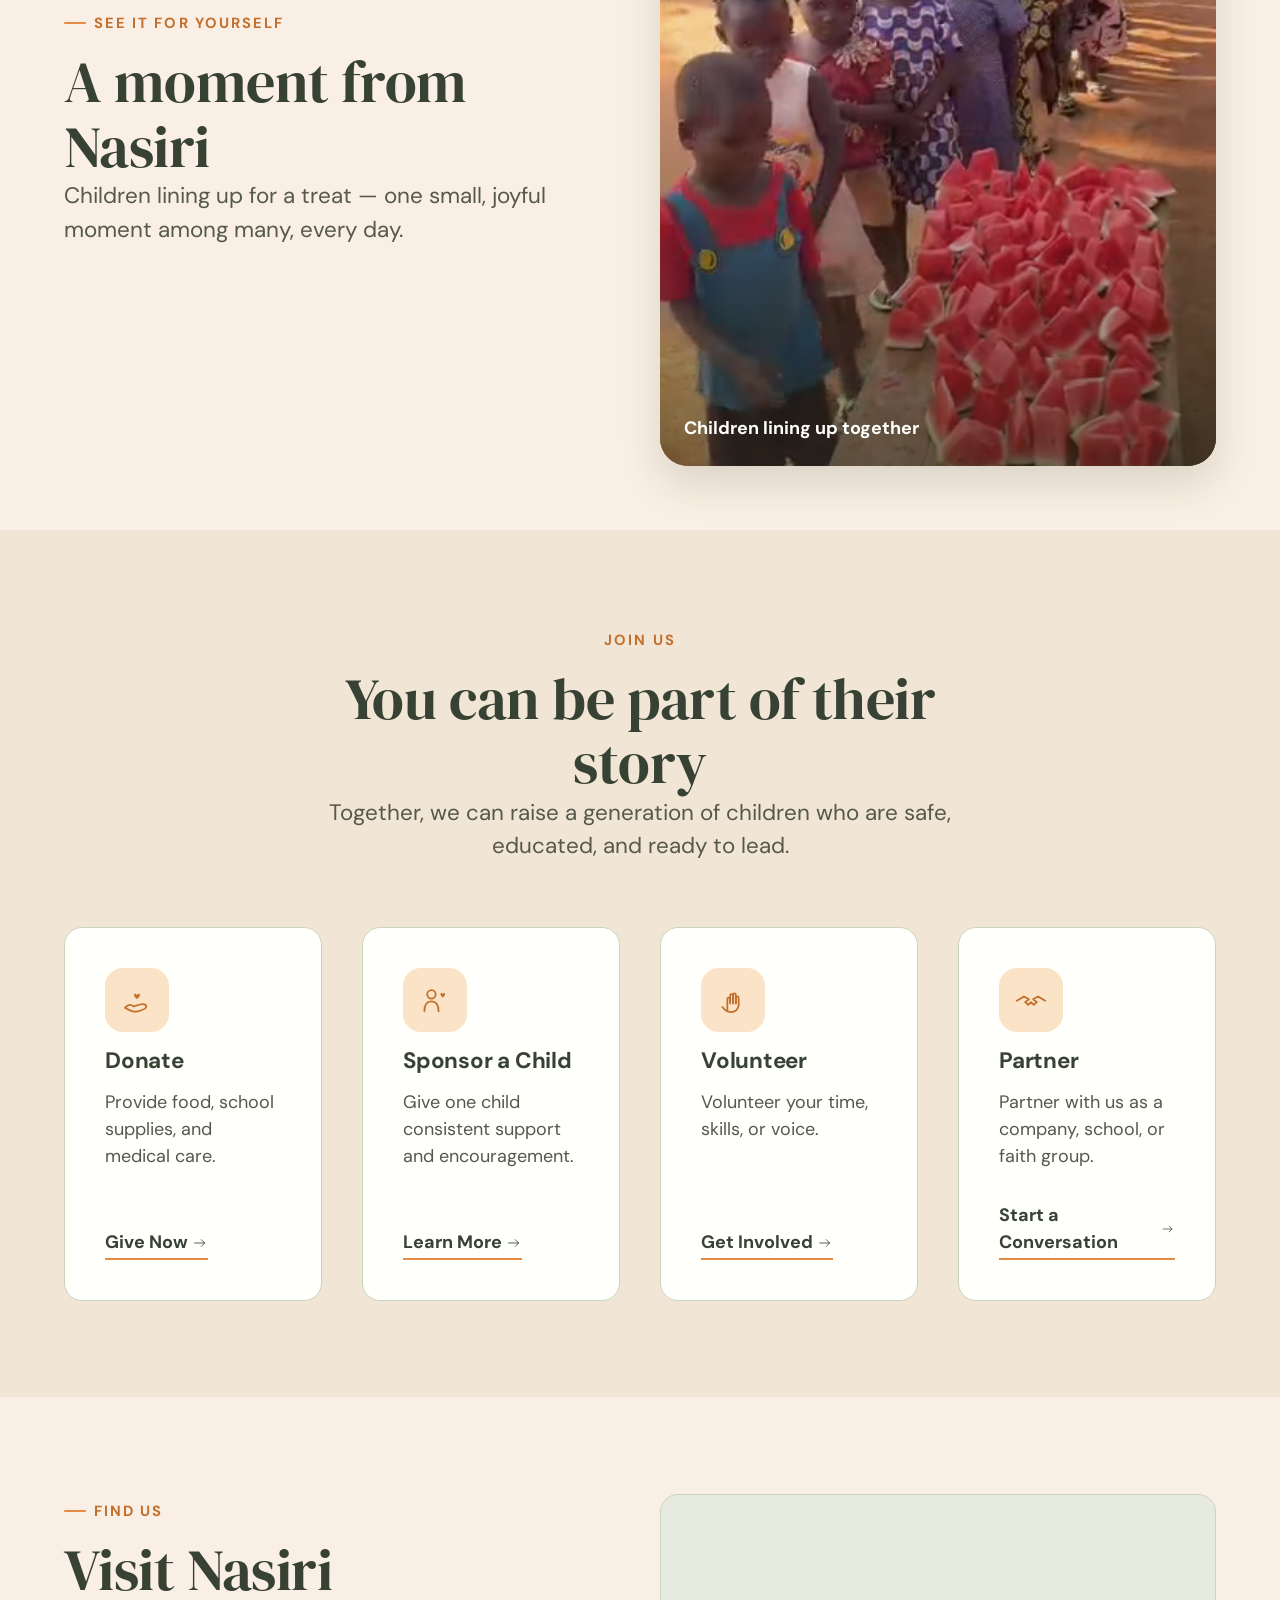
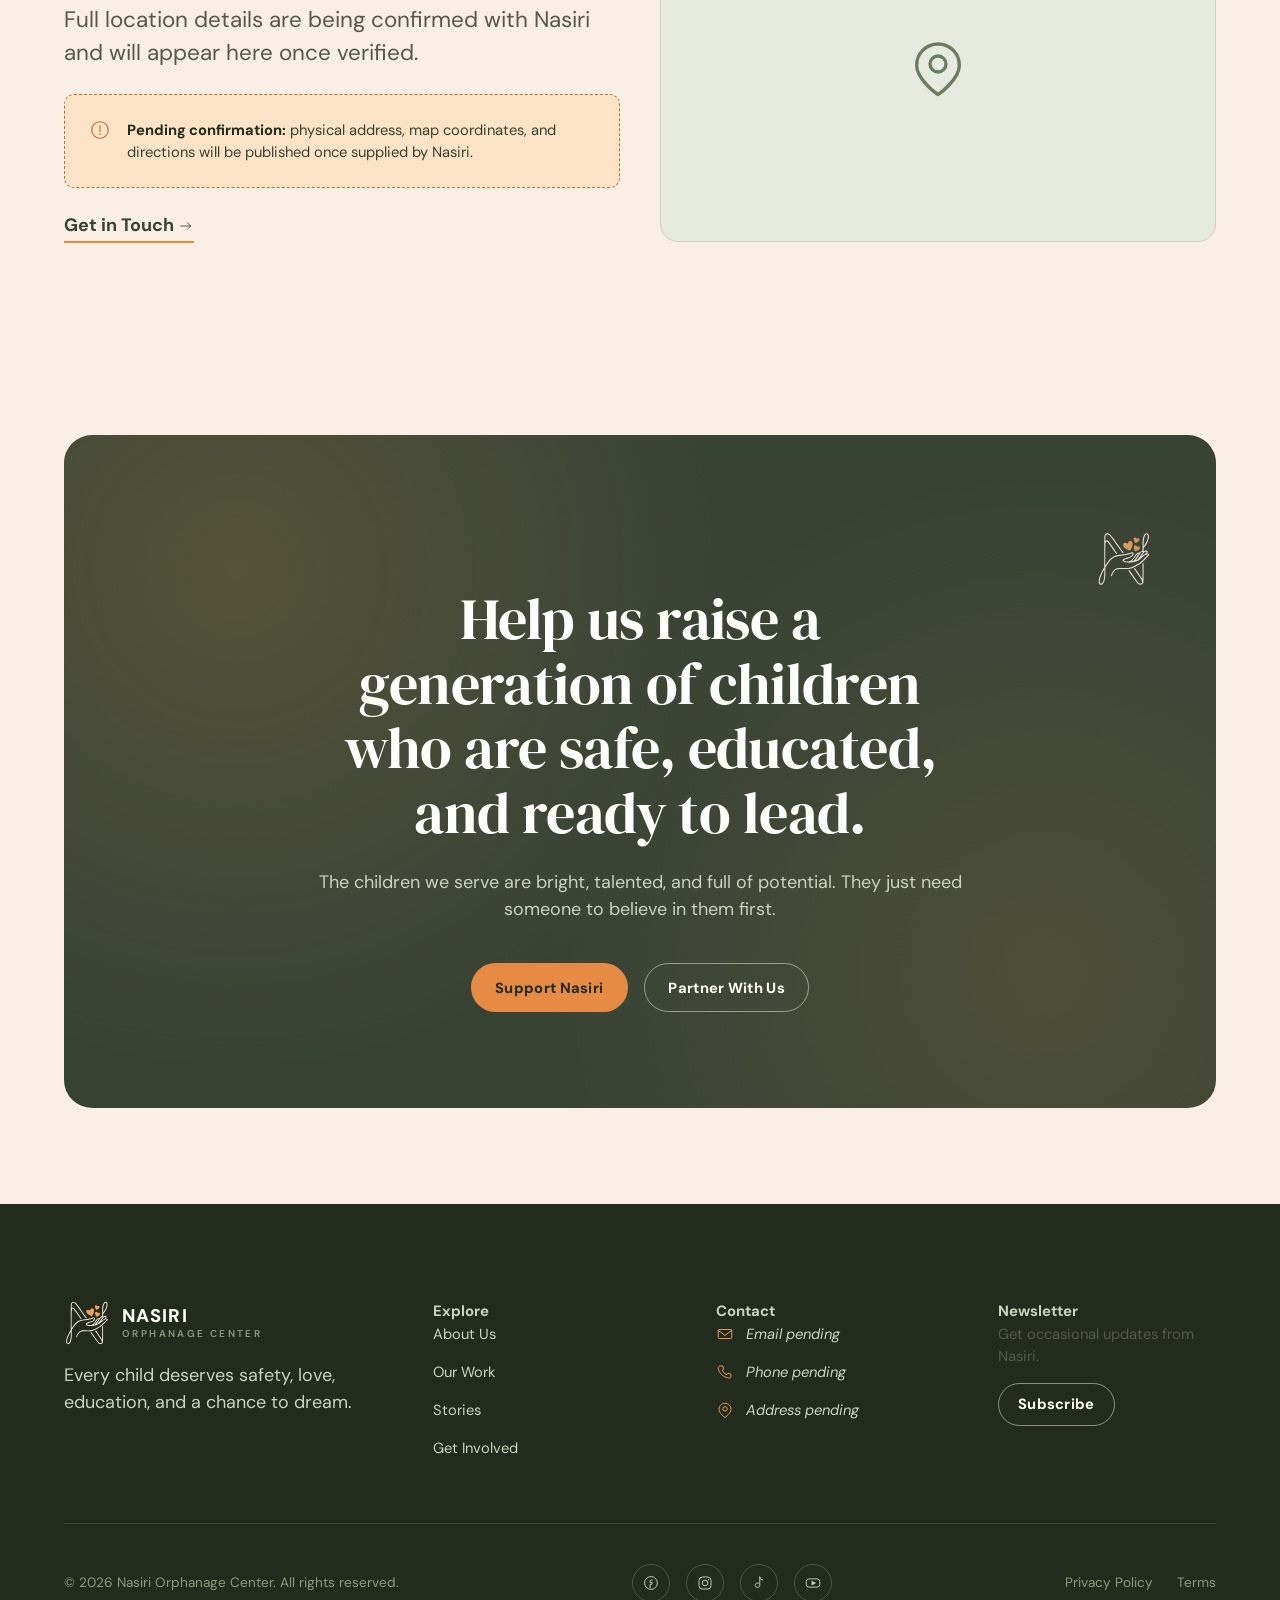
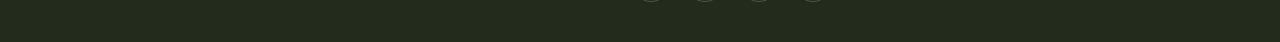
==== commit bf38fb39: "Bring the site to life with real photography, video, and an accurate logo trace Process the brand as" ====
--- a/index.html
+++ b/index.html
@@ -9,6 +9,7 @@
   <meta property="og:title" content="Nasiri Orphanage Center">
   <meta property="og:description" content="Every child deserves safety, love, education, and a chance to dream.">
   <meta property="og:type" content="website">
+  <meta property="og:image" content="assets/img/og-cover.jpg">
   <link rel="icon" type="image/svg+xml" href="assets/brand/favicon.svg">
   <link rel="preconnect" href="https://fonts.googleapis.com">
   <link rel="preconnect" href="https://fonts.gstatic.com" crossorigin>
@@ -66,7 +67,7 @@
         </div>
 
         <div class="hero__art" data-reveal>
-          <img class="hero__art-mark" src="assets/brand/logo-mark.svg" alt="Nasiri mark: a hand offering hearts within a flowing N" width="320" height="320">
+          <img src="assets/img/hope-raised-hands-md.webp" srcset="assets/img/hope-raised-hands-sm.webp 480w, assets/img/hope-raised-hands-md.webp 900w, assets/img/hope-raised-hands-lg.webp 1600w" sizes="(max-width: 768px) 90vw, 480px" alt="Children at Nasiri joyfully raising their hands outdoors" width="768" height="1020" loading="eager" style="width:100%;height:100%;object-fit:cover;">
           <div class="hero__badge">
             <span class="icon-badge icon-badge--accent">
               <svg class="icon" aria-hidden="true"><use href="assets/icons/icons.svg#icon-heart"></use></svg>
@@ -108,22 +109,26 @@
           <p class="lede" style="margin-inline:auto;">Practical, everyday support built around dignity, not dependency.</p>
         </div>
         <div class="grid grid--4" data-reveal-group>
-          <article class="card" data-reveal>
+          <article class="photo-card" data-reveal>
+            <img src="assets/img/community-group-1-md.webp" srcset="assets/img/community-group-1-sm.webp 480w, assets/img/community-group-1-md.webp 900w, assets/img/community-group-1-lg.webp 1600w" sizes="(max-width: 768px) 90vw, 480px" alt="Children gathered together at Nasiri" loading="lazy" decoding="async">
             <span class="icon-badge"><svg class="icon" aria-hidden="true"><use href="assets/icons/icons.svg#icon-home"></use></svg></span>
             <h3>Safe Homes</h3>
             <p>Shelter, food, clean water, and a loving family environment for orphaned and abandoned children.</p>
           </article>
-          <article class="card" data-reveal>
+          <article class="photo-card" data-reveal>
+            <img src="assets/img/education-notebook-md.webp" srcset="assets/img/education-notebook-sm.webp 480w, assets/img/education-notebook-md.webp 900w, assets/img/education-notebook-lg.webp 1600w" sizes="(max-width: 768px) 90vw, 480px" alt="A child writing in a notebook" loading="lazy" decoding="async">
             <span class="icon-badge"><svg class="icon" aria-hidden="true"><use href="assets/icons/icons.svg#icon-education"></use></svg></span>
             <h3>Education</h3>
             <p>School fees, uniforms, books, and mentorship so every child can learn and succeed.</p>
           </article>
-          <article class="card" data-reveal>
+          <article class="photo-card" data-reveal>
+            <img src="assets/img/mealtime-closeup-md.webp" srcset="assets/img/mealtime-closeup-sm.webp 480w, assets/img/mealtime-closeup-md.webp 900w, assets/img/mealtime-closeup-lg.webp 1600w" sizes="(max-width: 768px) 90vw, 480px" alt="A child enjoying a meal" loading="lazy" decoding="async">
             <span class="icon-badge"><svg class="icon" aria-hidden="true"><use href="assets/icons/icons.svg#icon-health"></use></svg></span>
             <h3>Health &amp; Wellbeing</h3>
             <p>Access to medical care, counseling, and daily nutritious meals.</p>
           </article>
-          <article class="card" data-reveal>
+          <article class="photo-card" data-reveal>
+            <img src="assets/img/group-mealtime-md.webp" srcset="assets/img/group-mealtime-sm.webp 480w, assets/img/group-mealtime-md.webp 900w, assets/img/group-mealtime-lg.webp 1600w" sizes="(max-width: 768px) 90vw, 480px" alt="A large group of children sharing a meal together" loading="lazy" decoding="async">
             <span class="icon-badge"><svg class="icon" aria-hidden="true"><use href="assets/icons/icons.svg#icon-community"></use></svg></span>
             <h3>Community Support</h3>
             <p>Helping vulnerable families stay together through income training, school support, and emergency aid.</p>
@@ -170,9 +175,7 @@
         <div class="grid grid--3" data-reveal-group>
           <div class="media-card" data-reveal>
             <div class="media-card__figure">
-              <div class="placeholder-figure">
-                <svg class="icon" aria-hidden="true"><use href="assets/icons/icons.svg#icon-education"></use></svg>
-              </div>
+              <img src="assets/img/education-notebook-md.webp" srcset="assets/img/education-notebook-sm.webp 480w, assets/img/education-notebook-md.webp 900w, assets/img/education-notebook-lg.webp 1600w" sizes="(max-width: 768px) 90vw, 480px" alt="A child writing in a notebook" loading="lazy" decoding="async">
             </div>
             <div class="media-card__body">
               <span class="media-card__meta">Coming Soon</span>
@@ -182,9 +185,7 @@
           </div>
           <div class="media-card" data-reveal>
             <div class="media-card__figure">
-              <div class="placeholder-figure">
-                <svg class="icon" aria-hidden="true"><use href="assets/icons/icons.svg#icon-community"></use></svg>
-              </div>
+              <img src="assets/img/community-gathering-md.webp" srcset="assets/img/community-gathering-sm.webp 480w, assets/img/community-gathering-md.webp 900w, assets/img/community-gathering-lg.webp 1600w" sizes="(max-width: 768px) 90vw, 480px" alt="Children gathered together at Nasiri" loading="lazy" decoding="async">
             </div>
             <div class="media-card__body">
               <span class="media-card__meta">Coming Soon</span>
@@ -194,9 +195,7 @@
           </div>
           <div class="media-card" data-reveal>
             <div class="media-card__figure">
-              <div class="placeholder-figure">
-                <svg class="icon" aria-hidden="true"><use href="assets/icons/icons.svg#icon-heart"></use></svg>
-              </div>
+              <img src="assets/img/mealtime-fork-md.webp" srcset="assets/img/mealtime-fork-sm.webp 480w, assets/img/mealtime-fork-md.webp 900w, assets/img/mealtime-fork-lg.webp 1600w" sizes="(max-width: 768px) 90vw, 480px" alt="A child enjoying a meal" loading="lazy" decoding="async">
             </div>
             <div class="media-card__body">
               <span class="media-card__meta">Coming Soon</span>
@@ -210,6 +209,79 @@
             Visit Stories &amp; Blog
             <svg class="icon" aria-hidden="true"><use href="assets/icons/icons.svg#icon-arrow-right"></use></svg>
           </a>
+        </div>
+      </div>
+    </section>
+
+    <!-- GALLERY -->
+    <section class="section section--tight">
+      <div class="wrap">
+        <div class="section-head" data-reveal>
+          <span class="eyebrow">Gallery</span>
+          <h2>Moments from Nasiri</h2>
+          <p class="lede">A glimpse of everyday life — mealtimes, learning, and community.</p>
+        </div>
+        <div class="carousel-wrap" data-carousel data-reveal>
+          <div class="carousel" tabindex="0" aria-label="Photo gallery, scroll to browse">
+            <figure class="carousel__item">
+              <img src="assets/img/hope-raised-hands-md.webp" srcset="assets/img/hope-raised-hands-sm.webp 480w, assets/img/hope-raised-hands-md.webp 900w, assets/img/hope-raised-hands-lg.webp 1600w" sizes="(max-width: 768px) 90vw, 480px" alt="Children joyfully raising their hands" loading="lazy" decoding="async">
+              <figcaption class="carousel__caption">Full of hope</figcaption>
+            </figure>
+            <figure class="carousel__item">
+              <img src="assets/img/community-group-1-md.webp" srcset="assets/img/community-group-1-sm.webp 480w, assets/img/community-group-1-md.webp 900w, assets/img/community-group-1-lg.webp 1600w" sizes="(max-width: 768px) 90vw, 480px" alt="A large group of children together at Nasiri" loading="lazy" decoding="async">
+              <figcaption class="carousel__caption">Our community</figcaption>
+            </figure>
+            <figure class="carousel__item">
+              <img src="assets/img/education-notebook-md.webp" srcset="assets/img/education-notebook-sm.webp 480w, assets/img/education-notebook-md.webp 900w, assets/img/education-notebook-lg.webp 1600w" sizes="(max-width: 768px) 90vw, 480px" alt="A child writing in a notebook outdoors" loading="lazy" decoding="async">
+              <figcaption class="carousel__caption">Learning every day</figcaption>
+            </figure>
+            <figure class="carousel__item">
+              <img src="assets/img/group-mealtime-md.webp" srcset="assets/img/group-mealtime-sm.webp 480w, assets/img/group-mealtime-md.webp 900w, assets/img/group-mealtime-lg.webp 1600w" sizes="(max-width: 768px) 90vw, 480px" alt="Children sharing a meal together outdoors" loading="lazy" decoding="async">
+              <figcaption class="carousel__caption">Sharing a meal</figcaption>
+            </figure>
+            <figure class="carousel__item">
+              <img src="assets/img/children-playing-game-md.webp" srcset="assets/img/children-playing-game-sm.webp 480w, assets/img/children-playing-game-md.webp 900w, assets/img/children-playing-game-lg.webp 1600w" sizes="(max-width: 768px) 90vw, 480px" alt="Children playing a traditional game together" loading="lazy" decoding="async">
+              <figcaption class="carousel__caption">Time to play</figcaption>
+            </figure>
+            <figure class="carousel__item">
+              <img src="assets/img/community-gathering-md.webp" srcset="assets/img/community-gathering-sm.webp 480w, assets/img/community-gathering-md.webp 900w, assets/img/community-gathering-lg.webp 1600w" sizes="(max-width: 768px) 90vw, 480px" alt="Children gathered together outdoors" loading="lazy" decoding="async">
+              <figcaption class="carousel__caption">Together</figcaption>
+            </figure>
+            <figure class="carousel__item">
+              <img src="assets/img/mealtime-fork-md.webp" srcset="assets/img/mealtime-fork-sm.webp 480w, assets/img/mealtime-fork-md.webp 900w, assets/img/mealtime-fork-lg.webp 1600w" sizes="(max-width: 768px) 90vw, 480px" alt="A child enjoying a meal" loading="lazy" decoding="async">
+              <figcaption class="carousel__caption">Nourished</figcaption>
+            </figure>
+          </div>
+          <div class="carousel__controls">
+            <button class="carousel__btn carousel__btn--prev" data-carousel-prev aria-label="Previous photos">
+              <svg class="icon" aria-hidden="true"><use href="assets/icons/icons.svg#icon-arrow-right"></use></svg>
+            </button>
+            <button class="carousel__btn carousel__btn--next" data-carousel-next aria-label="Next photos">
+              <svg class="icon" aria-hidden="true"><use href="assets/icons/icons.svg#icon-arrow-right"></use></svg>
+            </button>
+          </div>
+        </div>
+      </div>
+    </section>
+
+    <!-- VIDEO MOMENT -->
+    <section class="section section--tight">
+      <div class="wrap grid grid--2" style="align-items:center;">
+        <div data-reveal>
+          <span class="eyebrow">See It For Yourself</span>
+          <h2>A moment from Nasiri</h2>
+          <p class="lede">Children lining up for a treat — one small, joyful moment among many, every day.</p>
+        </div>
+        <div class="video-feature" data-video-feature data-reveal>
+          <video poster="assets/video/poster-watermelon.webp" muted loop playsinline preload="metadata">
+            <source src="assets/video/watermelon-moment.webm" type="video/webm">
+            <source src="assets/video/watermelon-moment.mp4" type="video/mp4">
+          </video>
+          <p class="video-feature__caption">Children lining up together</p>
+          <button class="video-feature__toggle" data-video-toggle aria-label="Play video">
+            <svg class="icon icon-play" aria-hidden="true"><use href="assets/icons/icons.svg#icon-play"></use></svg>
+            <svg class="icon icon-pause" aria-hidden="true"><use href="assets/icons/icons.svg#icon-pause"></use></svg>
+          </button>
         </div>
       </div>
     </section>
--- a/css/styles.css
+++ b/css/styles.css
@@ -909,6 +909,177 @@
 }
 .map-frame iframe { width: 100%; height: 100%; border: 0; }
 
+/* ===========================================================
+   Photo cards (replace icon-only placeholders where real
+   photography exists)
+   =========================================================== */
+.photo-card {
+  position: relative;
+  border-radius: var(--radius-md);
+  overflow: hidden;
+  aspect-ratio: 3/4;
+  box-shadow: var(--shadow-soft);
+  color: var(--white);
+  display: flex;
+  flex-direction: column;
+  justify-content: flex-end;
+  padding: var(--space-lg);
+  transition: transform var(--dur-med) var(--ease-out), box-shadow var(--dur-med) var(--ease-out);
+  isolation: isolate;
+}
+.photo-card img {
+  position: absolute;
+  inset: 0;
+  width: 100%;
+  height: 100%;
+  object-fit: cover;
+  z-index: -2;
+  transition: transform var(--dur-slow) var(--ease-out);
+}
+.photo-card::after {
+  content: "";
+  position: absolute;
+  inset: 0;
+  z-index: -1;
+  background: linear-gradient(180deg, rgba(35,43,28,0.08) 0%, rgba(35,43,28,0.82) 100%);
+}
+.photo-card:hover { transform: translateY(-6px); box-shadow: var(--shadow-lift); }
+.photo-card:hover img { transform: scale(1.07); }
+.photo-card .icon-badge {
+  background: rgba(250,243,231,0.18);
+  color: var(--white);
+  backdrop-filter: blur(3px);
+  --badge-size: 52px;
+  margin-bottom: var(--space-sm);
+}
+.photo-card .icon-badge svg { width: 26px; height: 26px; }
+.photo-card h3 { color: var(--white); }
+.photo-card p { color: var(--sage-100); }
+
+/* Media cards (stories / project previews) with a real photo
+   instead of an icon-only placeholder */
+.media-card__figure img {
+  width: 100%; height: 100%; object-fit: cover;
+  transition: transform var(--dur-slow) var(--ease-out);
+}
+
+/* ===========================================================
+   Carousel (Gallery) — native scroll-snap, no JS dependency
+   for core function; arrow buttons are a progressive enhancement
+   =========================================================== */
+.carousel-wrap { position: relative; }
+.carousel {
+  display: flex;
+  gap: var(--space-md);
+  overflow-x: auto;
+  scroll-snap-type: x mandatory;
+  scroll-padding-left: var(--space-md);
+  padding: var(--space-3xs) var(--space-md) var(--space-md);
+  margin: 0 calc(var(--space-md) * -1);
+  -webkit-overflow-scrolling: touch;
+}
+.carousel__item {
+  flex: 0 0 auto;
+  width: min(320px, 74vw);
+  scroll-snap-align: start;
+  position: relative;
+  border-radius: var(--radius-md);
+  overflow: hidden;
+  aspect-ratio: 4/5;
+  box-shadow: var(--shadow-soft);
+}
+.carousel__item img {
+  width: 100%; height: 100%; object-fit: cover;
+  transition: transform var(--dur-slow) var(--ease-out);
+}
+.carousel__item:hover img { transform: scale(1.06); }
+.carousel__caption {
+  position: absolute; left: 0; right: 0; bottom: 0;
+  padding: var(--space-md);
+  background: linear-gradient(to top, rgba(35,43,28,0.78), transparent);
+  color: var(--white);
+  font-weight: 700;
+  font-size: var(--step--1);
+}
+.carousel__controls {
+  display: flex;
+  justify-content: flex-end;
+  gap: var(--space-2xs);
+  margin-top: calc(var(--space-sm) * -1);
+  margin-bottom: var(--space-md);
+}
+.carousel__btn {
+  width: 46px; height: 46px;
+  border-radius: 50%;
+  background: var(--white);
+  border: 1px solid var(--color-border);
+  display: grid;
+  place-items: center;
+  box-shadow: var(--shadow-soft);
+  color: var(--sage-800);
+  transition: background var(--dur-fast) var(--ease-out), color var(--dur-fast) var(--ease-out), transform var(--dur-fast) var(--ease-out);
+}
+.carousel__btn:hover { background: var(--sage-800); color: var(--white); transform: translateY(-2px); }
+.carousel__btn svg { width: 20px; height: 20px; }
+.carousel__btn--prev svg { transform: scaleX(-1); }
+
+/* ===========================================================
+   Video feature block
+   =========================================================== */
+.video-feature {
+  position: relative;
+  border-radius: var(--radius-lg);
+  overflow: hidden;
+  aspect-ratio: 9/11;
+  box-shadow: var(--shadow-lift);
+  background: var(--sage-900);
+  isolation: isolate;
+}
+.video-feature video,
+.video-feature img {
+  position: absolute; inset: 0;
+  width: 100%; height: 100%;
+  object-fit: cover;
+  z-index: -1;
+}
+.video-feature::after {
+  content: "";
+  position: absolute; inset: 0;
+  background: linear-gradient(180deg, rgba(35,43,28,0.05) 40%, rgba(35,43,28,0.6) 100%);
+  z-index: 0;
+  pointer-events: none;
+}
+.video-feature__caption {
+  position: absolute; left: var(--space-md); bottom: var(--space-md); right: var(--space-md);
+  color: var(--white);
+  z-index: 1;
+  font-weight: 700;
+}
+.video-feature__toggle {
+  position: absolute;
+  right: var(--space-md);
+  top: var(--space-md);
+  width: 52px; height: 52px;
+  border-radius: 50%;
+  background: rgba(250,243,231,0.92);
+  color: var(--sage-800);
+  display: grid;
+  place-items: center;
+  box-shadow: var(--shadow-lift);
+  border: none;
+  z-index: 2;
+  transition: transform var(--dur-fast) var(--ease-out);
+}
+.video-feature__toggle:hover { transform: scale(1.06); }
+.video-feature__toggle svg { width: 22px; height: 22px; }
+.video-feature__toggle .icon-pause { display: none; }
+.video-feature.is-playing .icon-play { display: none; }
+.video-feature.is-playing .icon-pause { display: block; }
+
+@media (max-width: 640px) {
+  .video-feature { aspect-ratio: 4/5; }
+}
+
 /* Utility */
 .mt-lg { margin-top: var(--space-lg); }
 .mt-md { margin-top: var(--space-md); }
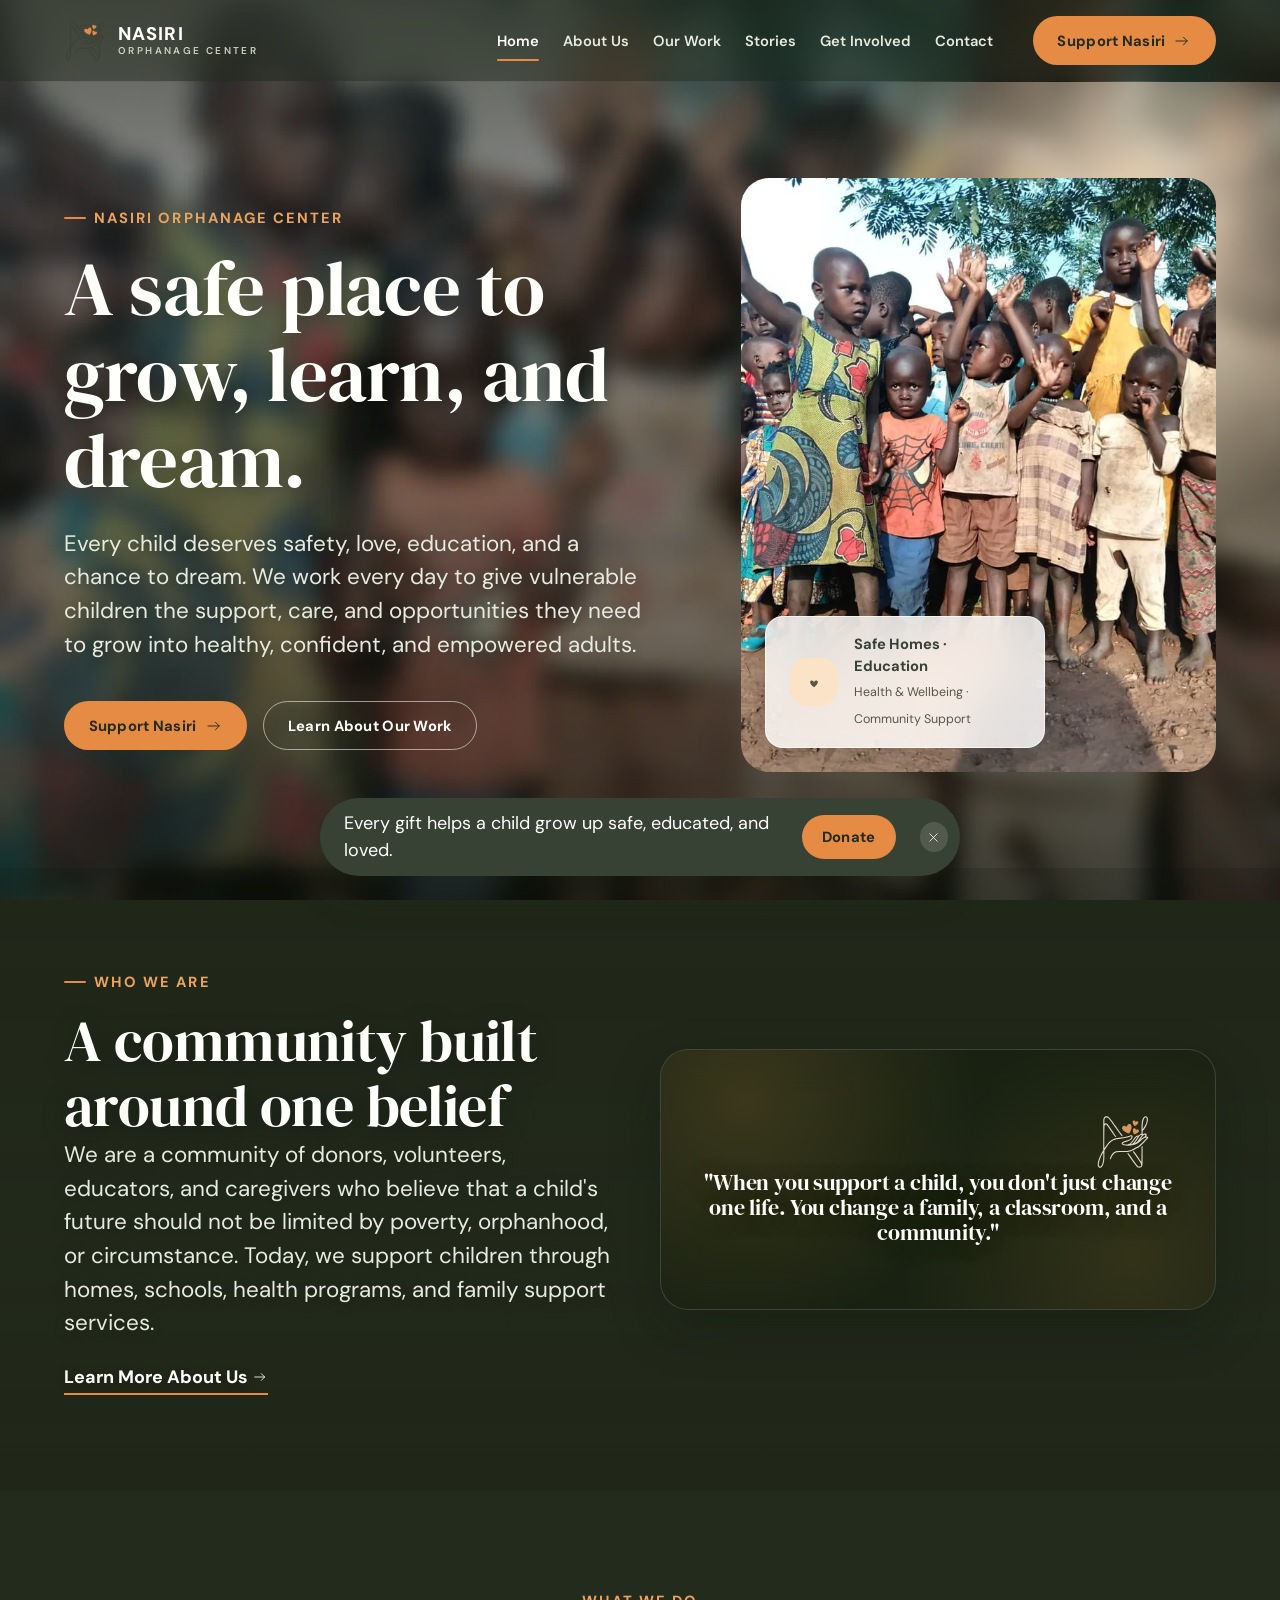
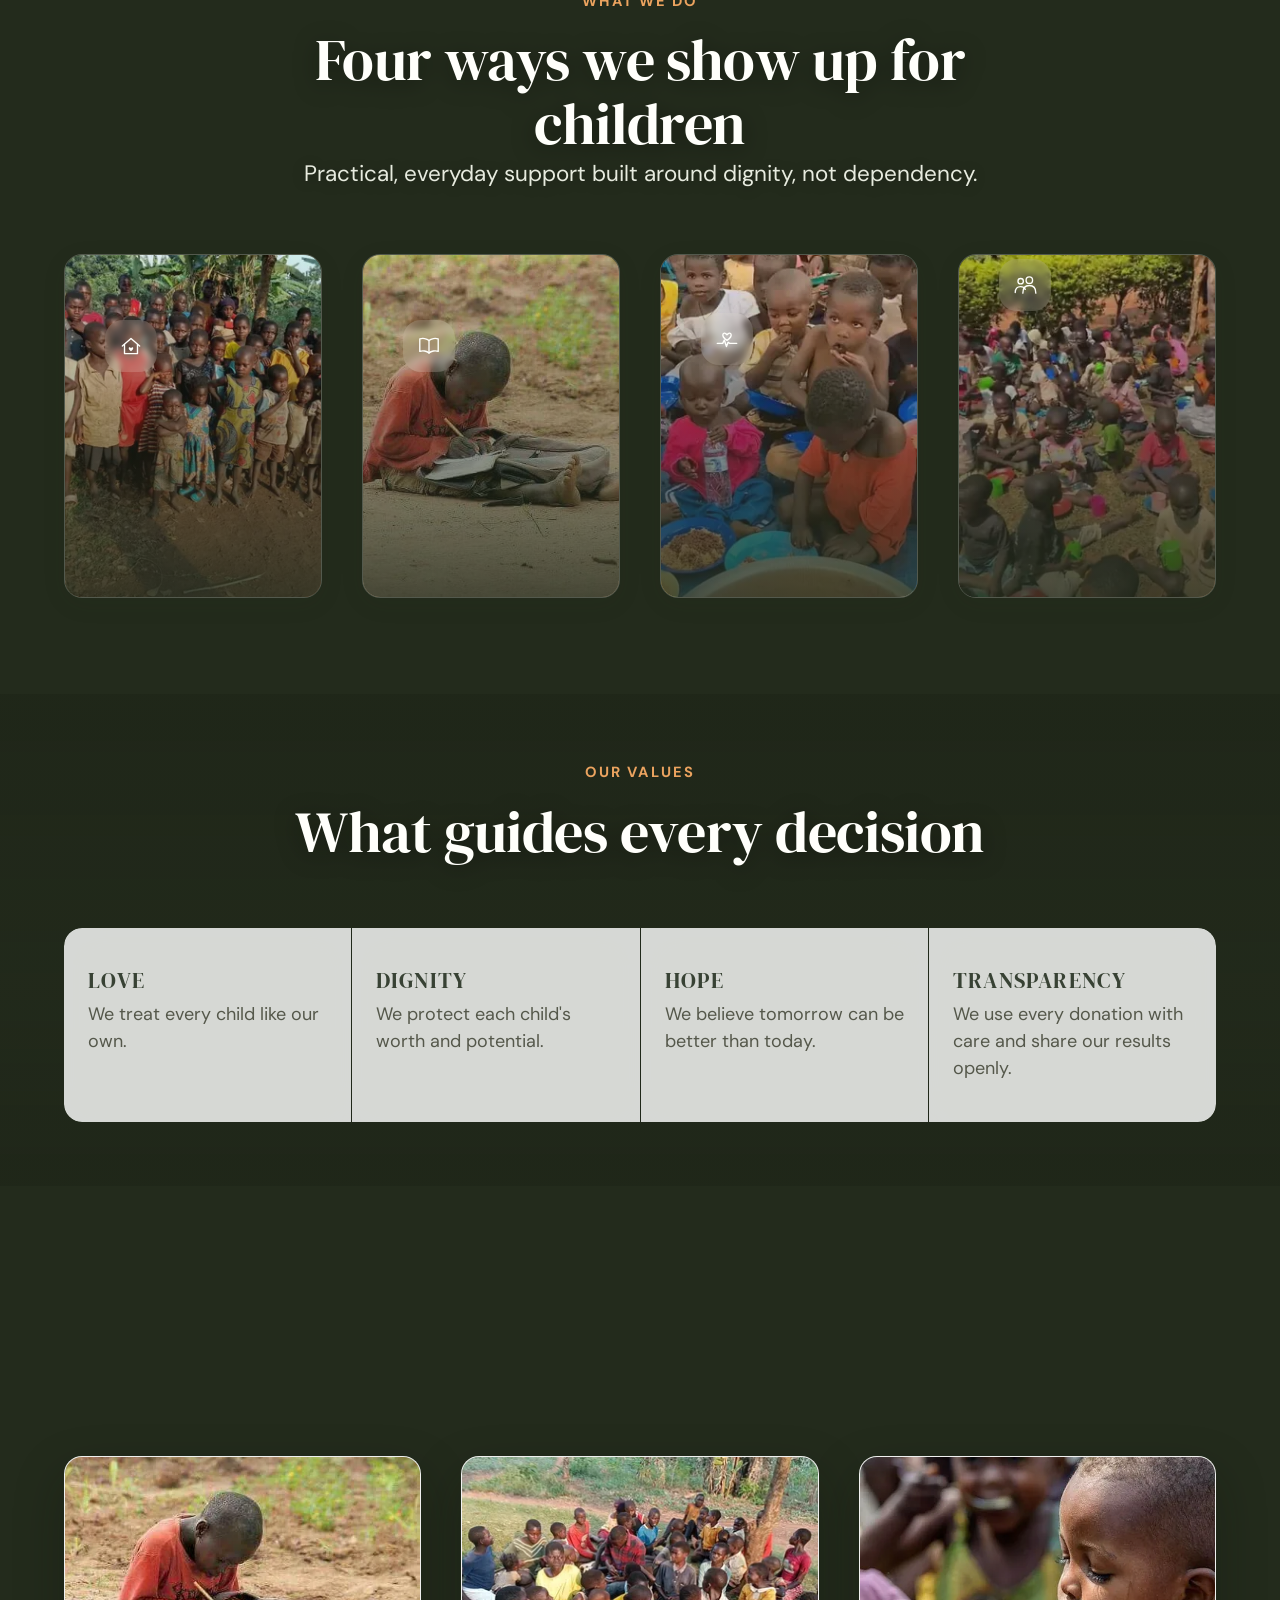
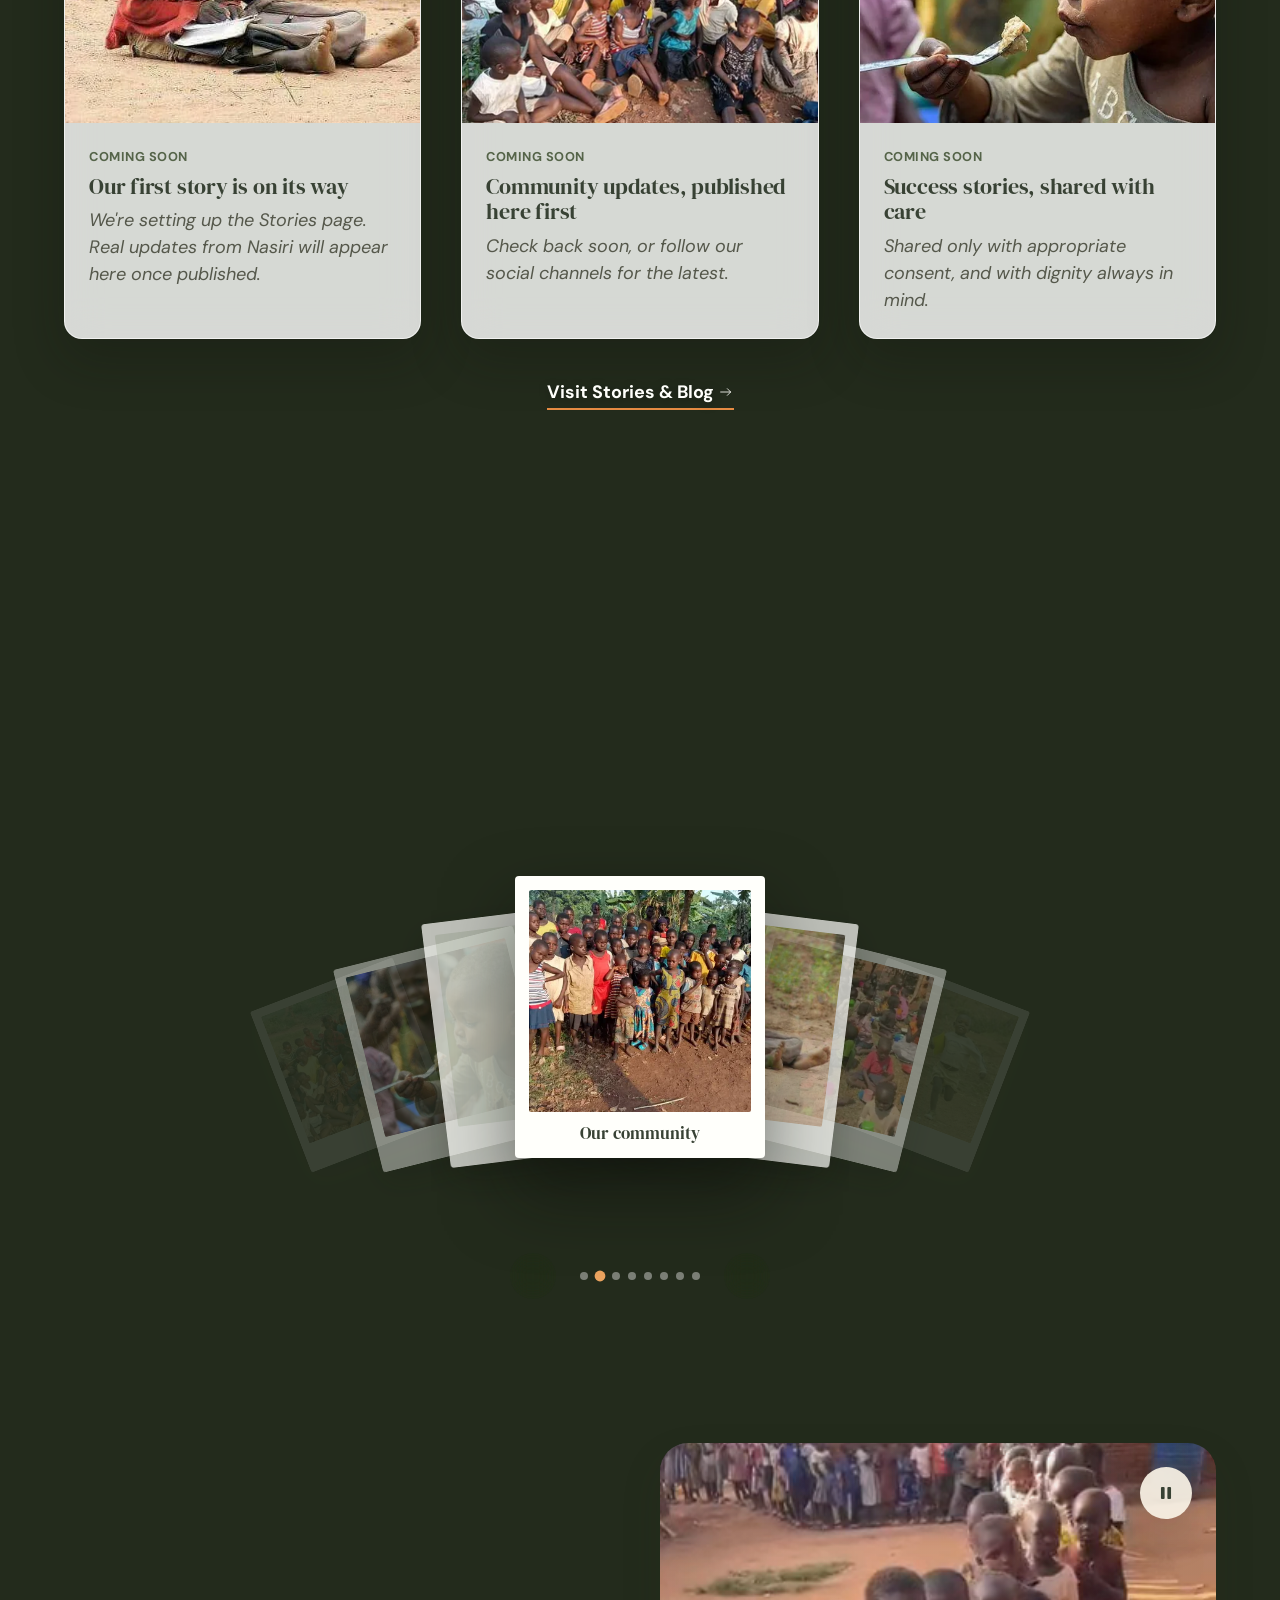
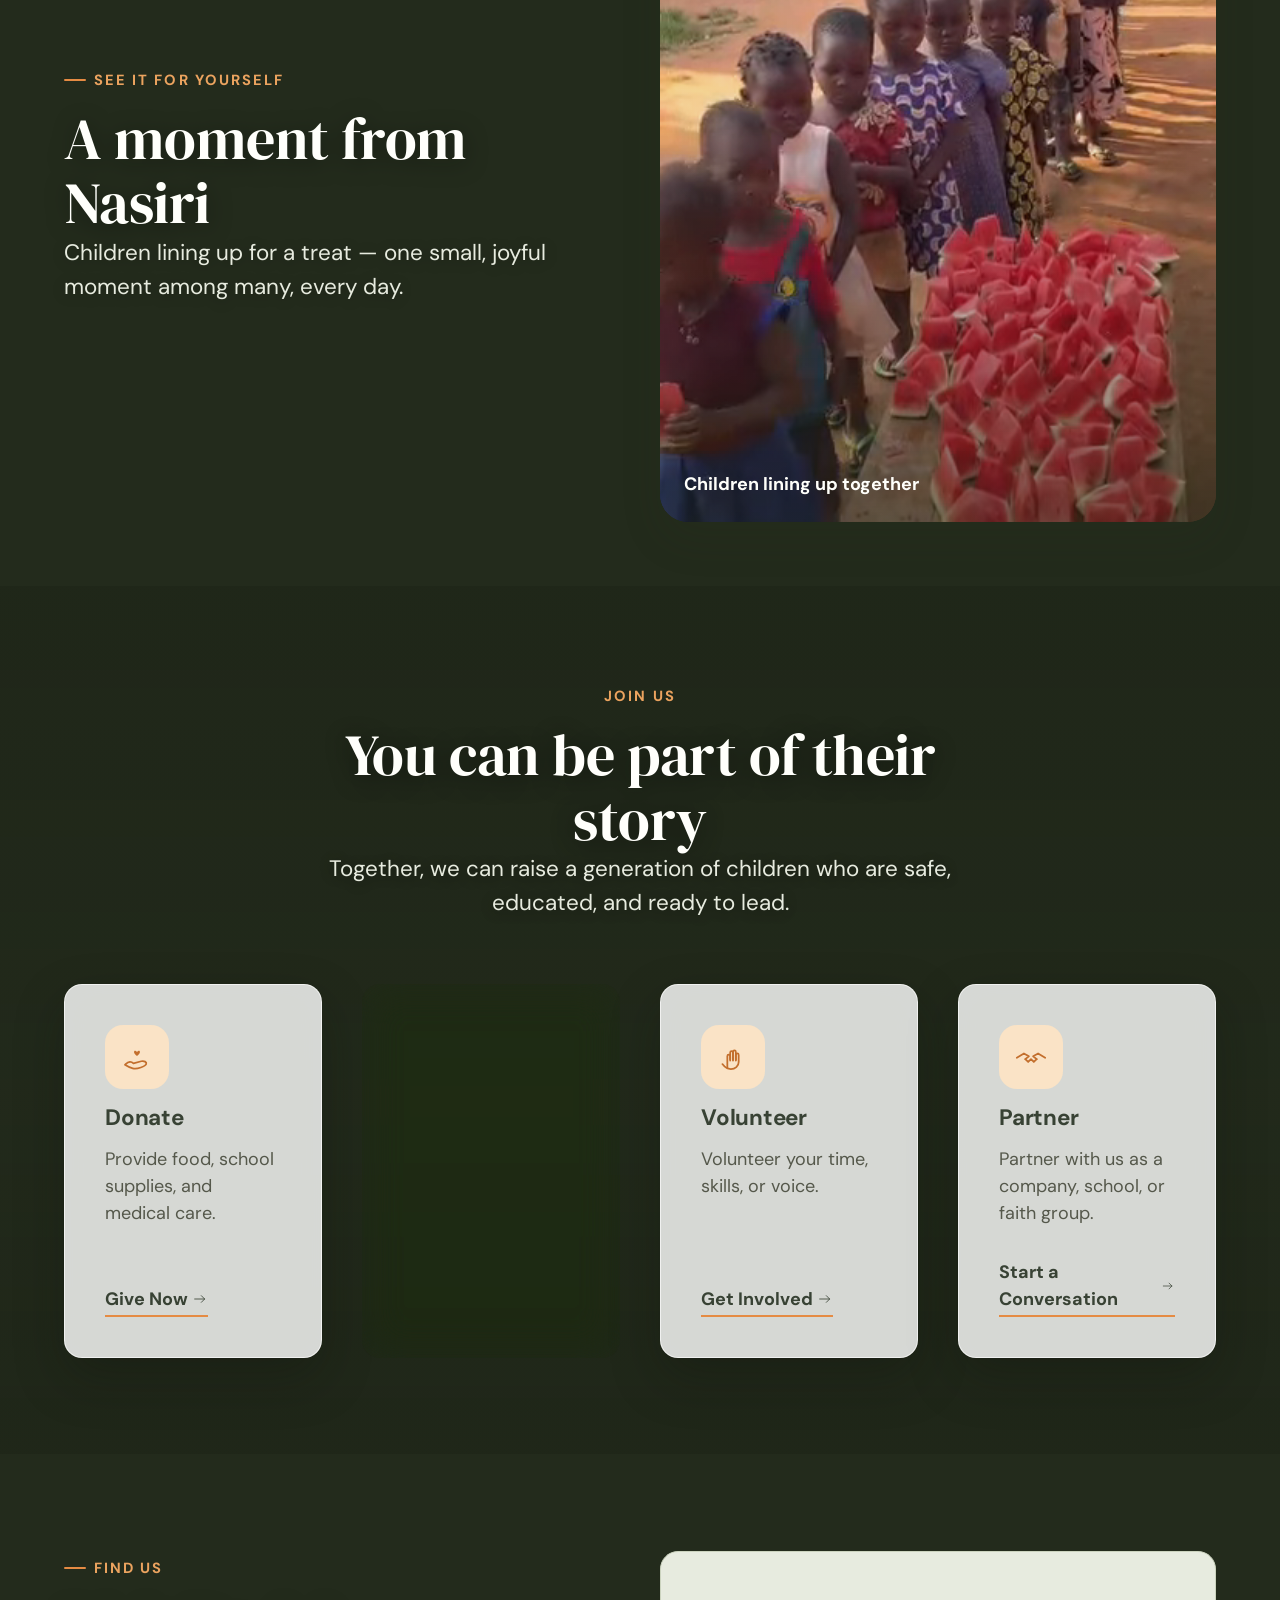
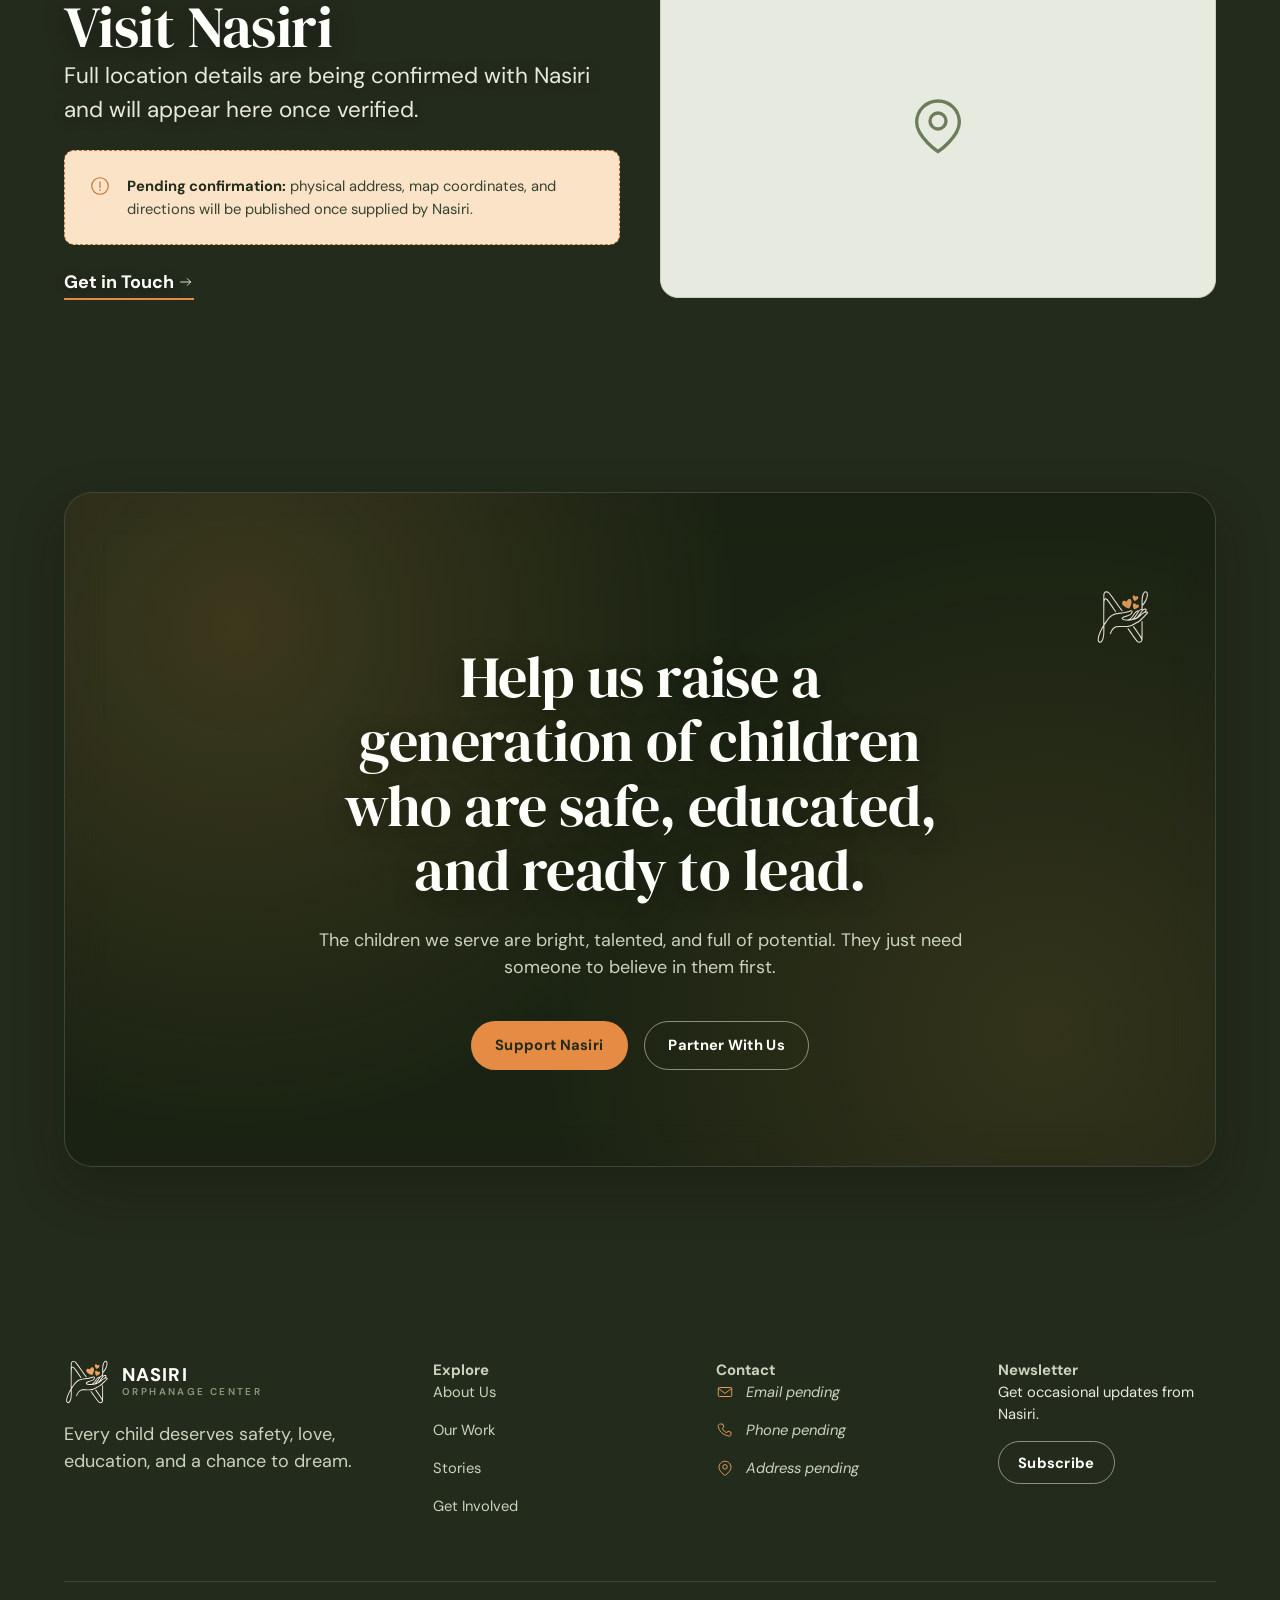
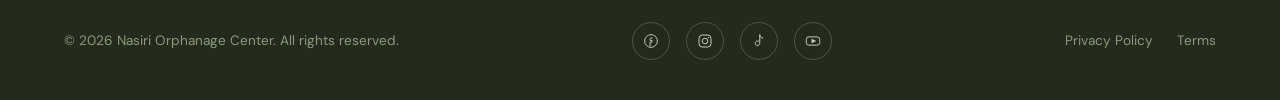
==== commit aa0ba1de: "Cinematic redesign: glassmorphism, animated polaroid gallery, faster images Reworks the visual syste" ====
--- a/index.html
+++ b/index.html
@@ -15,8 +15,10 @@
   <link rel="preconnect" href="https://fonts.gstatic.com" crossorigin>
   <link href="https://fonts.googleapis.com/css2?family=DM+Serif+Display&family=DM+Sans:wght@400;500;600;700;800&display=swap" rel="stylesheet">
   <link rel="stylesheet" href="css/styles.css">
+  <link rel="preload" as="image" href="assets/img/bg/bg-home-lg.webp" fetchpriority="high">
 </head>
 <body>
+  <div class="page-bg" style="background-image:url('assets/img/bg/bg-home-lg.webp')" aria-hidden="true"></div>
   <a class="skip-link" href="#main">Skip to content</a>
 
   <header class="site-header">
@@ -67,7 +69,7 @@
         </div>
 
         <div class="hero__art" data-reveal>
-          <img src="assets/img/hope-raised-hands-md.webp" srcset="assets/img/hope-raised-hands-sm.webp 480w, assets/img/hope-raised-hands-md.webp 900w, assets/img/hope-raised-hands-lg.webp 1600w" sizes="(max-width: 768px) 90vw, 480px" alt="Children at Nasiri joyfully raising their hands outdoors" width="768" height="1020" loading="eager" style="width:100%;height:100%;object-fit:cover;">
+          <img src="assets/img/hope-raised-hands-md.webp" srcset="assets/img/hope-raised-hands-sm.webp 480w, assets/img/hope-raised-hands-md.webp 900w" sizes="(max-width: 900px) 88vw, 500px" alt="Children at Nasiri joyfully raising their hands outdoors" width="768" height="1020" loading="eager" fetchpriority="high" style="width:100%;height:100%;object-fit:cover;">
           <div class="hero__badge">
             <span class="icon-badge icon-badge--accent">
               <svg class="icon" aria-hidden="true"><use href="assets/icons/icons.svg#icon-heart"></use></svg>
@@ -213,53 +215,67 @@
       </div>
     </section>
 
-    <!-- GALLERY -->
+    <!-- GALLERY: Polaroid Shuffle -->
     <section class="section section--tight">
       <div class="wrap">
-        <div class="section-head" data-reveal>
+        <div class="section-head center" data-reveal>
           <span class="eyebrow">Gallery</span>
           <h2>Moments from Nasiri</h2>
-          <p class="lede">A glimpse of everyday life — mealtimes, learning, and community.</p>
-        </div>
-        <div class="carousel-wrap" data-carousel data-reveal>
-          <div class="carousel" tabindex="0" aria-label="Photo gallery, scroll to browse">
-            <figure class="carousel__item">
-              <img src="assets/img/hope-raised-hands-md.webp" srcset="assets/img/hope-raised-hands-sm.webp 480w, assets/img/hope-raised-hands-md.webp 900w, assets/img/hope-raised-hands-lg.webp 1600w" sizes="(max-width: 768px) 90vw, 480px" alt="Children joyfully raising their hands" loading="lazy" decoding="async">
-              <figcaption class="carousel__caption">Full of hope</figcaption>
-            </figure>
-            <figure class="carousel__item">
-              <img src="assets/img/community-group-1-md.webp" srcset="assets/img/community-group-1-sm.webp 480w, assets/img/community-group-1-md.webp 900w, assets/img/community-group-1-lg.webp 1600w" sizes="(max-width: 768px) 90vw, 480px" alt="A large group of children together at Nasiri" loading="lazy" decoding="async">
-              <figcaption class="carousel__caption">Our community</figcaption>
-            </figure>
-            <figure class="carousel__item">
-              <img src="assets/img/education-notebook-md.webp" srcset="assets/img/education-notebook-sm.webp 480w, assets/img/education-notebook-md.webp 900w, assets/img/education-notebook-lg.webp 1600w" sizes="(max-width: 768px) 90vw, 480px" alt="A child writing in a notebook outdoors" loading="lazy" decoding="async">
-              <figcaption class="carousel__caption">Learning every day</figcaption>
-            </figure>
-            <figure class="carousel__item">
-              <img src="assets/img/group-mealtime-md.webp" srcset="assets/img/group-mealtime-sm.webp 480w, assets/img/group-mealtime-md.webp 900w, assets/img/group-mealtime-lg.webp 1600w" sizes="(max-width: 768px) 90vw, 480px" alt="Children sharing a meal together outdoors" loading="lazy" decoding="async">
-              <figcaption class="carousel__caption">Sharing a meal</figcaption>
-            </figure>
-            <figure class="carousel__item">
-              <img src="assets/img/children-playing-game-md.webp" srcset="assets/img/children-playing-game-sm.webp 480w, assets/img/children-playing-game-md.webp 900w, assets/img/children-playing-game-lg.webp 1600w" sizes="(max-width: 768px) 90vw, 480px" alt="Children playing a traditional game together" loading="lazy" decoding="async">
-              <figcaption class="carousel__caption">Time to play</figcaption>
-            </figure>
-            <figure class="carousel__item">
-              <img src="assets/img/community-gathering-md.webp" srcset="assets/img/community-gathering-sm.webp 480w, assets/img/community-gathering-md.webp 900w, assets/img/community-gathering-lg.webp 1600w" sizes="(max-width: 768px) 90vw, 480px" alt="Children gathered together outdoors" loading="lazy" decoding="async">
-              <figcaption class="carousel__caption">Together</figcaption>
-            </figure>
-            <figure class="carousel__item">
-              <img src="assets/img/mealtime-fork-md.webp" srcset="assets/img/mealtime-fork-sm.webp 480w, assets/img/mealtime-fork-md.webp 900w, assets/img/mealtime-fork-lg.webp 1600w" sizes="(max-width: 768px) 90vw, 480px" alt="A child enjoying a meal" loading="lazy" decoding="async">
-              <figcaption class="carousel__caption">Nourished</figcaption>
-            </figure>
-          </div>
-          <div class="carousel__controls">
-            <button class="carousel__btn carousel__btn--prev" data-carousel-prev aria-label="Previous photos">
-              <svg class="icon" aria-hidden="true"><use href="assets/icons/icons.svg#icon-arrow-right"></use></svg>
-            </button>
-            <button class="carousel__btn carousel__btn--next" data-carousel-next aria-label="Next photos">
-              <svg class="icon" aria-hidden="true"><use href="assets/icons/icons.svg#icon-arrow-right"></use></svg>
-            </button>
-          </div>
+          <p class="lede" style="margin-inline:auto;">Shuffle through — mealtimes, learning, play, and community.</p>
+        </div>
+      </div>
+      <div class="polaroid-carousel" data-polaroid-carousel data-reveal>
+        <div class="polaroid-stage" data-polaroid-stage tabindex="0" role="group" aria-roledescription="carousel" aria-label="Nasiri moments, use arrow keys to browse">
+
+          <button class="polaroid" type="button">
+            <span class="polaroid__photo"><img src="assets/img/hope-raised-hands-sm.webp" srcset="assets/img/hope-raised-hands-sm.webp 480w, assets/img/hope-raised-hands-md.webp 900w" sizes="250px" alt="Children joyfully raising their hands" loading="lazy" decoding="async"></span>
+            <span class="polaroid__caption">Full of hope</span>
+          </button>
+
+          <button class="polaroid" type="button">
+            <span class="polaroid__photo"><img src="assets/img/community-group-1-sm.webp" srcset="assets/img/community-group-1-sm.webp 480w, assets/img/community-group-1-md.webp 900w" sizes="250px" alt="A large group of children together at Nasiri" loading="lazy" decoding="async"></span>
+            <span class="polaroid__caption">Our community</span>
+          </button>
+
+          <button class="polaroid" type="button">
+            <span class="polaroid__photo"><img src="assets/img/education-notebook-sm.webp" srcset="assets/img/education-notebook-sm.webp 480w, assets/img/education-notebook-md.webp 900w" sizes="250px" alt="A child writing in a notebook outdoors" loading="lazy" decoding="async"></span>
+            <span class="polaroid__caption">Learning every day</span>
+          </button>
+
+          <button class="polaroid" type="button">
+            <span class="polaroid__photo"><img src="assets/img/group-mealtime-sm.webp" srcset="assets/img/group-mealtime-sm.webp 480w, assets/img/group-mealtime-md.webp 900w" sizes="250px" alt="Children sharing a meal together outdoors" loading="lazy" decoding="async"></span>
+            <span class="polaroid__caption">Sharing a meal</span>
+          </button>
+
+          <button class="polaroid" type="button">
+            <span class="polaroid__photo"><img src="assets/img/joyful-run-sm.webp" srcset="assets/img/joyful-run-sm.webp 480w, assets/img/joyful-run-md.webp 900w" sizes="250px" alt="A child running joyfully" loading="lazy" decoding="async"></span>
+            <span class="polaroid__caption">Pure joy</span>
+          </button>
+
+          <button class="polaroid" type="button">
+            <span class="polaroid__photo"><img src="assets/img/children-playing-game-sm.webp" srcset="assets/img/children-playing-game-sm.webp 480w, assets/img/children-playing-game-md.webp 900w" sizes="250px" alt="Children playing a traditional game together" loading="lazy" decoding="async"></span>
+            <span class="polaroid__caption">Time to play</span>
+          </button>
+
+          <button class="polaroid" type="button">
+            <span class="polaroid__photo"><img src="assets/img/community-gathering-sm.webp" srcset="assets/img/community-gathering-sm.webp 480w, assets/img/community-gathering-md.webp 900w" sizes="250px" alt="Children gathered together outdoors" loading="lazy" decoding="async"></span>
+            <span class="polaroid__caption">Together</span>
+          </button>
+
+          <button class="polaroid" type="button">
+            <span class="polaroid__photo"><img src="assets/img/mealtime-fork-sm.webp" srcset="assets/img/mealtime-fork-sm.webp 480w, assets/img/mealtime-fork-md.webp 900w" sizes="250px" alt="A child enjoying a meal" loading="lazy" decoding="async"></span>
+            <span class="polaroid__caption">Nourished</span>
+          </button>
+
+        </div>
+        <div class="polaroid-carousel__controls">
+          <button class="carousel__btn carousel__btn--prev" data-polaroid-prev aria-label="Previous photo">
+            <svg class="icon" aria-hidden="true"><use href="assets/icons/icons.svg#icon-arrow-right"></use></svg>
+          </button>
+          <div class="polaroid-dots" data-polaroid-dots></div>
+          <button class="carousel__btn carousel__btn--next" data-polaroid-next aria-label="Next photo">
+            <svg class="icon" aria-hidden="true"><use href="assets/icons/icons.svg#icon-arrow-right"></use></svg>
+          </button>
         </div>
       </div>
     </section>
--- a/css/styles.css
+++ b/css/styles.css
@@ -80,12 +80,38 @@
   --shadow-lift: 0 18px 40px rgba(43, 51, 31, 0.14);
 
   --ease-out: cubic-bezier(0.16, 1, 0.3, 1);
+  --ease-cinematic: cubic-bezier(0.22, 1, 0.36, 1);
   --dur-fast: 180ms;
   --dur-med: 420ms;
   --dur-slow: 900ms;
+  --dur-cinematic: 1400ms;
 
   --content-max: 1200px;
-}
+
+  /* ---- Glassmorphism ----
+     Two tiers: "light" glass hosts dark body text (forms, value
+     cards, anything text-heavy) and stays opaque enough to pass
+     contrast checks over any photo. "Dark" glass hosts light text
+     (nav, banners) and stays more translucent. ---- */
+  --glass-light-bg:      rgba(255, 255, 255, 0.82);
+  --glass-light-bg-soft: rgba(255, 255, 255, 0.5);
+  --glass-light-border:  rgba(255, 255, 255, 0.65);
+  --glass-dark-bg:       rgba(30, 36, 24, 0.42);
+  --glass-dark-bg-strong: rgba(24, 29, 19, 0.62);
+  --glass-dark-border:   rgba(255, 255, 255, 0.16);
+  --glass-blur: blur(20px) saturate(160%);
+  --glass-blur-sm: blur(12px) saturate(140%);
+  --shadow-glass: 0 20px 50px rgba(15, 18, 10, 0.28);
+}
+
+/* View Transitions API: cinematic cross-fade between page loads
+   in supporting browsers (Chromium). Pure progressive enhancement —
+   unsupported browsers just navigate normally. */
+@view-transition {
+  navigation: auto;
+}
+::view-transition-old(root) { animation-duration: 420ms; }
+::view-transition-new(root) { animation-duration: 620ms; }
 
 /* ===========================================================
    Reset
@@ -115,24 +141,79 @@
    =========================================================== */
 body {
   font-family: var(--font-body);
-  background: var(--color-bg);
+  background: var(--sage-900);
   color: var(--color-text);
   font-size: var(--step-0);
 }
 
+/* ===========================================================
+   Cinematic page background — one fixed, pre-blurred photo per
+   page, sitting behind every section. Content rides on top of it
+   as glass panels (see Glassmorphism below). Pre-blurring the
+   image server-side (rather than a live CSS filter) keeps this
+   layer both cheap to paint and small to download — blurred
+   source images compress dramatically smaller than sharp ones.
+   =========================================================== */
+.page-bg {
+  position: fixed;
+  inset: 0;
+  z-index: -2;
+  /* background-image is set inline per page (a plain url(), not a
+     custom property) — url() values inside a custom property
+     resolve relative to the stylesheet that *reads* them (this
+     file's location), not the HTML document, which 404s the image
+     the moment this file isn't sitting next to /assets/. Setting it
+     as a real inline style resolves correctly against the page. */
+  background-size: cover;
+  background-position: center 22%;
+  background-repeat: no-repeat;
+  opacity: 0;
+  animation: pageBgIn var(--dur-cinematic) var(--ease-cinematic) forwards;
+}
+.page-bg::after {
+  content: "";
+  position: absolute;
+  inset: 0;
+  background:
+    linear-gradient(180deg, rgba(20,24,15,0.6) 0%, rgba(20,24,15,0.32) 22%, rgba(20,24,15,0.4) 70%, rgba(15,18,11,0.72) 100%);
+}
+@keyframes pageBgIn {
+  from { opacity: 0; transform: scale(1.04); }
+  to   { opacity: 1; transform: scale(1); }
+}
+@media (prefers-reduced-motion: reduce) {
+  .page-bg { animation: none; opacity: 1; transform: none; }
+}
+
+/* Text sitting directly on the cinematic background (the default,
+   since most headings and ledes float over the photo rather than
+   inside a glass panel) stays light + legible over any photo.
+   Glass-panel components (.card, .method, form fields, etc.)
+   override these back to dark text further down — their higher
+   selector specificity wins the cascade without needing an extra
+   class on every heading in the markup. */
+.breadcrumb { color: var(--sage-200); }
+.breadcrumb a:hover { color: var(--white); }
+
+/* Headings/paragraphs default to riding directly on the cinematic
+   background (light text, soft shadow for legibility over any
+   photo). Glass-panel components override back to dark text —
+   see the Glassmorphism section — since their selectors are more
+   specific and win the cascade. */
 h1, h2, h3, h4 {
   font-family: var(--font-display);
-  color: var(--color-heading);
+  color: var(--white);
   line-height: 1.12;
   font-weight: 400;
   letter-spacing: -0.01em;
+  text-shadow: 0 4px 24px rgba(10, 12, 7, 0.4);
 }
 h1 { font-size: var(--step-5); }
 h2 { font-size: var(--step-4); }
 h3 { font-size: var(--step-2); }
-h4 { font-size: var(--step-1); font-family: var(--font-body); font-weight: 700; }
-
-p { color: var(--color-text-soft); }
+h4 { font-size: var(--step-1); font-family: var(--font-body); font-weight: 700; text-shadow: none; }
+
+p { color: var(--sage-100); }
 p + p { margin-top: var(--space-sm); }
 
 .eyebrow {
@@ -144,7 +225,7 @@
   font-size: var(--step--1);
   letter-spacing: 0.14em;
   text-transform: uppercase;
-  color: var(--color-accent-dark);
+  color: var(--amber-400);
   margin-bottom: var(--space-sm);
 }
 .eyebrow::before {
@@ -157,8 +238,9 @@
 
 .lede {
   font-size: var(--step-1);
-  color: var(--color-text-soft);
+  color: var(--sage-100);
   max-width: 62ch;
+  text-shadow: 0 2px 14px rgba(10, 12, 7, 0.3);
 }
 
 .visually-hidden {
@@ -196,12 +278,21 @@
   padding-inline: var(--space-md);
 }
 
-.section { padding-block: var(--space-2xl); }
+.section { padding-block: var(--space-2xl); position: relative; }
 .section--tight { padding-block: var(--space-xl); }
-.section--alt { background: var(--color-bg-alt); }
+/* Sections no longer carry solid fills — the fixed cinematic photo
+   behind the page provides continuity. --alt / --deep add just
+   enough of a translucent scrim to create rhythm between sections
+   without blocking the background. */
+.section--alt {
+  background: linear-gradient(180deg, rgba(15,18,11,0.16), rgba(15,18,11,0.05) 60%, rgba(15,18,11,0.16));
+}
 .section--deep {
-  background: var(--sage-800);
+  background: var(--glass-dark-bg-strong);
+  backdrop-filter: var(--glass-blur-sm);
+  -webkit-backdrop-filter: var(--glass-blur-sm);
   color: var(--cream);
+  border-block: 1px solid var(--glass-dark-border);
 }
 .section--deep h2, .section--deep h3 { color: var(--white); }
 .section--deep p { color: var(--sage-200); }
@@ -262,10 +353,21 @@
 
 .btn--outline {
   --btn-bg: transparent;
+  --btn-fg: var(--white);
+  border-color: rgba(255, 255, 255, 0.55);
+}
+.btn--outline:hover { --btn-bg: var(--white); --btn-fg: var(--sage-800); border-color: var(--white); }
+/* Inside a light-glass card, outline buttons need dark ink instead
+   of the on-background light default. */
+.card .btn--outline,
+.method .btn--outline,
+.action-tile .btn--outline {
   --btn-fg: var(--color-brand-dark);
   border-color: currentColor;
 }
-.btn--outline:hover { --btn-bg: var(--sage-800); --btn-fg: var(--white); border-color: var(--sage-800); }
+.card .btn--outline:hover,
+.method .btn--outline:hover,
+.action-tile .btn--outline:hover { --btn-bg: var(--sage-800); --btn-fg: var(--white); border-color: var(--sage-800); }
 
 .btn--ghost-light {
   --btn-bg: transparent;
@@ -281,13 +383,26 @@
   align-items: center;
   gap: var(--space-3xs);
   font-weight: 700;
-  color: var(--color-brand-dark);
+  color: var(--white);
   border-bottom: 2px solid var(--color-accent);
   padding-bottom: 2px;
+  text-shadow: 0 2px 10px rgba(10,12,7,0.35);
   transition: gap var(--dur-fast) var(--ease-out), color var(--dur-fast) var(--ease-out);
 }
-.link-inline:hover { gap: var(--space-2xs); color: var(--color-accent-dark); }
+.link-inline:hover { gap: var(--space-2xs); color: var(--amber-400); }
 .link-inline svg { width: 16px; height: 16px; }
+/* Dark ink inside light-glass cards instead of the on-background default. */
+.card .link-inline,
+.method .link-inline,
+.action-tile .link-inline,
+.media-card .link-inline {
+  color: var(--color-brand-dark);
+  text-shadow: none;
+}
+.card .link-inline:hover,
+.method .link-inline:hover,
+.action-tile .link-inline:hover,
+.media-card .link-inline:hover { color: var(--color-accent-dark); }
 
 /* ===========================================================
    Icons
@@ -328,8 +443,9 @@
   position: absolute;
   inset: 0;
   z-index: -1;
-  background: rgba(250, 243, 231, 0.9);
-  backdrop-filter: blur(10px);
+  background: var(--glass-dark-bg);
+  backdrop-filter: var(--glass-blur);
+  -webkit-backdrop-filter: var(--glass-blur);
 }
 .site-header__bar {
   display: flex;
@@ -351,14 +467,14 @@
   font-size: 1.15rem;
   font-weight: 800;
   letter-spacing: 0.06em;
-  color: var(--sage-800);
+  color: var(--white);
 }
 .brand__word span {
   display: block;
   font-size: 0.62rem;
   font-weight: 600;
   letter-spacing: 0.24em;
-  color: var(--sage-500);
+  color: var(--sage-200);
   margin-top: 2px;
 }
 
@@ -372,7 +488,7 @@
   position: relative;
   font-weight: 600;
   font-size: var(--step--1);
-  color: var(--color-text-soft);
+  color: var(--sage-100);
   padding-block: var(--space-2xs);
 }
 .nav__list a::after {
@@ -387,14 +503,14 @@
 }
 .nav__list a:hover::after,
 .nav__list a[aria-current="page"]::after { right: 0; }
-.nav__list a[aria-current="page"] { color: var(--sage-800); }
+.nav__list a[aria-current="page"] { color: var(--white); }
 
 .nav__toggle {
   display: none;
   background: none;
   border: none;
   width: 44px; height: 44px;
-  color: var(--sage-800);
+  color: var(--white);
 }
 .nav__toggle svg { width: 26px; height: 26px; }
 
@@ -404,14 +520,17 @@
     position: fixed;
     inset: 0 0 0 auto;
     width: min(340px, 86vw);
-    background: var(--cream);
+    background: var(--glass-dark-bg-strong);
+    backdrop-filter: var(--glass-blur);
+    -webkit-backdrop-filter: var(--glass-blur);
+    border-left: 1px solid var(--glass-dark-border);
     flex-direction: column;
     align-items: stretch;
     padding: var(--space-xl) var(--space-lg);
     gap: var(--space-lg);
     transform: translateX(100%);
     transition: transform var(--dur-med) var(--ease-out);
-    box-shadow: var(--shadow-lift);
+    box-shadow: var(--shadow-glass);
   }
   .nav.is-open { transform: translateX(0); }
   .nav__list { flex-direction: column; gap: var(--space-md); }
@@ -473,10 +592,13 @@
   position: absolute;
   bottom: var(--space-md);
   left: var(--space-md);
-  background: var(--white);
+  background: var(--glass-light-bg);
+  backdrop-filter: var(--glass-blur);
+  -webkit-backdrop-filter: var(--glass-blur);
+  border: 1px solid var(--glass-light-border);
   border-radius: var(--radius-md);
   padding: var(--space-sm) var(--space-md);
-  box-shadow: var(--shadow-lift);
+  box-shadow: var(--shadow-glass);
   display: flex;
   align-items: center;
   gap: var(--space-sm);
@@ -493,19 +615,26 @@
 }
 
 /* ===========================================================
-   Cards
+   Cards — frosted "light glass" panels riding over the cinematic
+   background. Text inside is pinned back to dark (overriding the
+   light-on-background defaults above) since these panels are
+   opaque enough to guarantee contrast regardless of what photo
+   is behind them.
    =========================================================== */
 .card {
-  background: var(--color-surface);
+  background: var(--glass-light-bg);
+  backdrop-filter: var(--glass-blur);
+  -webkit-backdrop-filter: var(--glass-blur);
+  border: 1px solid var(--glass-light-border);
   border-radius: var(--radius-md);
   padding: var(--space-lg);
-  box-shadow: var(--shadow-soft);
-  transition: transform var(--dur-med) var(--ease-out), box-shadow var(--dur-med) var(--ease-out);
-}
-.card:hover { transform: translateY(-6px); box-shadow: var(--shadow-lift); }
+  box-shadow: var(--shadow-glass);
+  transition: transform var(--dur-med) var(--ease-out), box-shadow var(--dur-med) var(--ease-out), background var(--dur-med) var(--ease-out);
+}
+.card:hover { transform: translateY(-6px) scale(1.01); box-shadow: 0 28px 60px rgba(15,18,10,0.32); background: var(--white); }
 .card:hover .icon-badge { transform: rotate(-6deg) scale(1.05); }
-.card h3, .card h4 { margin-bottom: var(--space-2xs); }
-.card p { margin-top: var(--space-2xs); }
+.card h3, .card h4 { margin-bottom: var(--space-2xs); color: var(--sage-800); text-shadow: none; }
+.card p { margin-top: var(--space-2xs); color: var(--ink-soft); text-shadow: none; }
 .card .icon-badge { margin-bottom: var(--space-md); }
 
 .card--work { display: flex; flex-direction: column; }
@@ -524,16 +653,19 @@
    Project / story cards
    =========================================================== */
 .media-card {
-  background: var(--color-surface);
+  background: var(--glass-light-bg);
+  backdrop-filter: var(--glass-blur);
+  -webkit-backdrop-filter: var(--glass-blur);
+  border: 1px solid var(--glass-light-border);
   border-radius: var(--radius-md);
   overflow: hidden;
-  box-shadow: var(--shadow-soft);
+  box-shadow: var(--shadow-glass);
   transition: transform var(--dur-med) var(--ease-out), box-shadow var(--dur-med) var(--ease-out);
   display: flex;
   flex-direction: column;
   height: 100%;
 }
-.media-card:hover { transform: translateY(-6px); box-shadow: var(--shadow-lift); }
+.media-card:hover { transform: translateY(-6px) scale(1.01); box-shadow: 0 28px 60px rgba(15,18,10,0.32); }
 .media-card__figure {
   aspect-ratio: 4/3;
   background: linear-gradient(150deg, var(--sage-200), var(--cream-deep));
@@ -541,10 +673,12 @@
   overflow: hidden;
 }
 .media-card__figure img { width: 100%; height: 100%; object-fit: cover; transition: transform var(--dur-slow) var(--ease-out); }
-.media-card:hover .media-card__figure img { transform: scale(1.06); }
+.media-card:hover .media-card__figure img { transform: scale(1.08); }
 .media-card__tag {
   position: absolute; top: var(--space-sm); left: var(--space-sm);
-  background: var(--white);
+  background: var(--glass-light-bg);
+  backdrop-filter: var(--glass-blur-sm);
+  -webkit-backdrop-filter: var(--glass-blur-sm);
   color: var(--sage-800);
   font-size: 0.72rem;
   font-weight: 700;
@@ -555,8 +689,8 @@
 }
 .media-card__body { padding: var(--space-md); display: flex; flex-direction: column; gap: var(--space-2xs); flex: 1; }
 .media-card__meta { font-size: 0.8rem; color: var(--color-brand); font-weight: 700; letter-spacing: 0.04em; text-transform: uppercase; }
-.media-card__body h3 { font-size: var(--step-1); }
-.media-card__body p { flex: 1; }
+.media-card__body h3 { font-size: var(--step-1); color: var(--sage-800); text-shadow: none; }
+.media-card__body p { flex: 1; color: var(--ink-soft); text-shadow: none; }
 
 .placeholder-figure {
   width: 100%; height: 100%;
@@ -590,14 +724,19 @@
   display: grid;
   grid-template-columns: repeat(4, 1fr);
   gap: 1px;
-  background: var(--color-border);
+  background: var(--glass-dark-border);
   border-radius: var(--radius-md);
   overflow: hidden;
+  box-shadow: var(--shadow-glass);
 }
 .values-strip__item {
-  background: var(--color-surface);
+  background: var(--glass-light-bg);
+  backdrop-filter: var(--glass-blur);
+  -webkit-backdrop-filter: var(--glass-blur);
   padding: var(--space-lg) var(--space-md);
 }
+.values-strip__item h4 { color: var(--sage-800); text-shadow: none; }
+.values-strip__item p { color: var(--ink-soft); text-shadow: none; }
 @media (max-width: 900px) { .values-strip { grid-template-columns: repeat(2, 1fr); } }
 @media (max-width: 560px) { .values-strip { grid-template-columns: 1fr; } }
 
@@ -607,11 +746,15 @@
 .banner {
   position: relative;
   border-radius: var(--radius-lg);
-  background: var(--sage-800);
+  background: var(--glass-dark-bg-strong);
+  backdrop-filter: var(--glass-blur);
+  -webkit-backdrop-filter: var(--glass-blur);
+  border: 1px solid var(--glass-dark-border);
   color: var(--cream);
   padding: var(--space-2xl) var(--space-lg);
   text-align: center;
   overflow: hidden;
+  box-shadow: var(--shadow-glass);
 }
 .banner::before {
   content: "";
@@ -632,15 +775,20 @@
   gap: var(--space-sm);
   padding: var(--space-lg);
   border-radius: var(--radius-md);
-  border: 1px solid var(--color-border);
-  background: var(--color-surface);
+  border: 1px solid var(--glass-light-border);
+  background: var(--glass-light-bg);
+  backdrop-filter: var(--glass-blur);
+  -webkit-backdrop-filter: var(--glass-blur);
+  box-shadow: var(--shadow-glass);
   transition: transform var(--dur-med) var(--ease-out), border-color var(--dur-med) var(--ease-out), box-shadow var(--dur-med) var(--ease-out);
   height: 100%;
 }
+.action-tile h4 { color: var(--sage-800); text-shadow: none; }
+.action-tile p { color: var(--ink-soft); text-shadow: none; }
 .action-tile:hover {
-  transform: translateY(-6px);
+  transform: translateY(-6px) scale(1.01);
   border-color: var(--color-accent);
-  box-shadow: var(--shadow-lift);
+  box-shadow: 0 28px 60px rgba(15,18,10,0.32);
 }
 .action-tile__foot { margin-top: auto; padding-top: var(--space-sm); }
 
@@ -679,8 +827,17 @@
 /* ===========================================================
    FAQ accordion
    =========================================================== */
-.faq { border-top: 1px solid var(--color-border); }
-.faq__item { border-bottom: 1px solid var(--color-border); }
+.faq {
+  background: var(--glass-light-bg);
+  backdrop-filter: var(--glass-blur);
+  -webkit-backdrop-filter: var(--glass-blur);
+  border: 1px solid var(--glass-light-border);
+  border-radius: var(--radius-md);
+  box-shadow: var(--shadow-glass);
+  padding-inline: var(--space-lg);
+}
+.faq__item { border-bottom: 1px solid rgba(43,51,31,0.12); }
+.faq__item:last-child { border-bottom: none; }
 .faq__q {
   width: 100%;
   display: flex;
@@ -698,6 +855,7 @@
 .faq__q svg { width: 22px; height: 22px; flex-shrink: 0; transition: transform var(--dur-med) var(--ease-out); color: var(--color-brand); }
 .faq__item[open] .faq__q svg { transform: rotate(180deg); }
 .faq__a { padding-bottom: var(--space-md); max-width: 68ch; }
+.faq__a p { color: var(--ink-soft); text-shadow: none; }
 .faq__item summary { list-style: none; }
 .faq__item summary::-webkit-details-marker { display: none; }
 
@@ -782,11 +940,16 @@
   gap: var(--space-md);
   align-items: flex-start;
   padding: var(--space-md);
-  border: 1px solid var(--color-border);
+  border: 1px solid var(--glass-light-border);
   border-radius: var(--radius-md);
-  background: var(--color-surface);
-}
-.method h4 { margin-bottom: var(--space-3xs); }
+  background: var(--glass-light-bg);
+  backdrop-filter: var(--glass-blur);
+  -webkit-backdrop-filter: var(--glass-blur);
+  box-shadow: var(--shadow-glass);
+}
+.method h4 { margin-bottom: var(--space-3xs); color: var(--sage-800); text-shadow: none; }
+.method p { color: var(--ink-soft); text-shadow: none; }
+.method a.link-inline { color: var(--color-brand-dark); }
 
 /* ===========================================================
    Sticky donate bar
@@ -895,8 +1058,7 @@
 }
 .page-hero .eyebrow { margin-bottom: var(--space-sm); }
 .page-hero h1 { max-width: 18ch; }
-.breadcrumb { display: flex; gap: var(--space-2xs); font-size: 0.85rem; color: var(--color-text-soft); margin-bottom: var(--space-md); }
-.breadcrumb a:hover { color: var(--color-brand); }
+.breadcrumb { display: flex; gap: var(--space-2xs); font-size: 0.85rem; margin-bottom: var(--space-md); }
 
 /* ===========================================================
    Map / location
@@ -943,7 +1105,10 @@
   z-index: -1;
   background: linear-gradient(180deg, rgba(35,43,28,0.08) 0%, rgba(35,43,28,0.82) 100%);
 }
-.photo-card:hover { transform: translateY(-6px); box-shadow: var(--shadow-lift); }
+.photo-card {
+  border: 1px solid rgba(255,255,255,0.22);
+}
+.photo-card:hover { transform: translateY(-6px) scale(1.01); box-shadow: 0 28px 60px rgba(15,18,10,0.35); }
 .photo-card:hover img { transform: scale(1.07); }
 .photo-card .icon-badge {
   background: rgba(250,243,231,0.18);
@@ -964,60 +1129,100 @@
 }
 
 /* ===========================================================
-   Carousel (Gallery) — native scroll-snap, no JS dependency
-   for core function; arrow buttons are a progressive enhancement
-   =========================================================== */
-.carousel-wrap { position: relative; }
-.carousel {
+   Polaroid Shuffle carousel — an automatic, clickable fan of
+   polaroid-style photos. JS (main.js) computes each item's
+   translate/rotate/scale/opacity from its offset to the active
+   index and writes it as an inline transform; this file only
+   supplies the resting look and the transition.
+   =========================================================== */
+.polaroid-carousel {
+  position: relative;
+  padding-block: var(--space-md) var(--space-sm);
+}
+.polaroid-stage {
+  position: relative;
+  height: 440px;
+  margin-inline: auto;
+  max-width: 100%;
+}
+.polaroid-stage:focus-visible { outline: none; }
+.polaroid {
+  position: absolute;
+  top: 50%;
+  left: 50%;
+  width: 250px;
+  padding: 14px 14px 46px;
+  background: var(--white);
+  border: none;
+  border-radius: 4px;
+  box-shadow: 0 18px 40px rgba(10,12,7,0.35);
+  cursor: pointer;
+  transition: transform 700ms var(--ease-cinematic), opacity 700ms var(--ease-cinematic), box-shadow var(--dur-med) var(--ease-out);
+  will-change: transform, opacity;
+}
+.polaroid:focus-visible { outline: 3px solid var(--amber-400); outline-offset: 4px; }
+.polaroid__photo {
+  display: block;
+  aspect-ratio: 1/1;
+  overflow: hidden;
+  border-radius: 2px;
+  background: var(--sage-100);
+}
+.polaroid__photo img { width: 100%; height: 100%; object-fit: cover; }
+.polaroid__caption {
+  position: absolute;
+  left: 0; right: 0; bottom: 12px;
+  text-align: center;
+  font-family: var(--font-display);
+  font-size: 1.05rem;
+  color: var(--sage-800);
+  opacity: 0;
+  transition: opacity var(--dur-med) var(--ease-out);
+}
+.polaroid.is-active {
+  box-shadow: 0 34px 70px rgba(10,12,7,0.5);
+  cursor: default;
+}
+.polaroid.is-active .polaroid__caption { opacity: 1; }
+.polaroid-carousel__controls {
   display: flex;
+  align-items: center;
+  justify-content: center;
   gap: var(--space-md);
-  overflow-x: auto;
-  scroll-snap-type: x mandatory;
-  scroll-padding-left: var(--space-md);
-  padding: var(--space-3xs) var(--space-md) var(--space-md);
-  margin: 0 calc(var(--space-md) * -1);
-  -webkit-overflow-scrolling: touch;
-}
-.carousel__item {
-  flex: 0 0 auto;
-  width: min(320px, 74vw);
-  scroll-snap-align: start;
-  position: relative;
-  border-radius: var(--radius-md);
-  overflow: hidden;
-  aspect-ratio: 4/5;
-  box-shadow: var(--shadow-soft);
-}
-.carousel__item img {
-  width: 100%; height: 100%; object-fit: cover;
-  transition: transform var(--dur-slow) var(--ease-out);
-}
-.carousel__item:hover img { transform: scale(1.06); }
-.carousel__caption {
-  position: absolute; left: 0; right: 0; bottom: 0;
-  padding: var(--space-md);
-  background: linear-gradient(to top, rgba(35,43,28,0.78), transparent);
-  color: var(--white);
-  font-weight: 700;
-  font-size: var(--step--1);
-}
-.carousel__controls {
-  display: flex;
-  justify-content: flex-end;
-  gap: var(--space-2xs);
-  margin-top: calc(var(--space-sm) * -1);
-  margin-bottom: var(--space-md);
-}
+  margin-top: var(--space-sm);
+}
+.polaroid-dots { display: flex; gap: 8px; }
+.polaroid-dots button {
+  width: 8px; height: 8px;
+  border-radius: 50%;
+  background: rgba(255,255,255,0.4);
+  border: none;
+  padding: 0;
+  cursor: pointer;
+  transition: background var(--dur-fast) var(--ease-out), transform var(--dur-fast) var(--ease-out);
+}
+.polaroid-dots button.is-active { background: var(--amber-400); transform: scale(1.35); }
+
+@media (max-width: 640px) {
+  .polaroid-stage { height: 340px; }
+  .polaroid { width: 190px; padding: 10px 10px 36px; }
+  .polaroid__caption { font-size: 0.92rem; bottom: 8px; }
+}
+
+/* Shared round icon-button used by the polaroid controls */
 .carousel__btn {
   width: 46px; height: 46px;
   border-radius: 50%;
-  background: var(--white);
-  border: 1px solid var(--color-border);
+  background: var(--glass-light-bg);
+  backdrop-filter: var(--glass-blur);
+  -webkit-backdrop-filter: var(--glass-blur);
+  border: 1px solid var(--glass-light-border);
   display: grid;
   place-items: center;
-  box-shadow: var(--shadow-soft);
+  box-shadow: var(--shadow-glass);
   color: var(--sage-800);
   transition: background var(--dur-fast) var(--ease-out), color var(--dur-fast) var(--ease-out), transform var(--dur-fast) var(--ease-out);
+  flex-shrink: 0;
 }
 .carousel__btn:hover { background: var(--sage-800); color: var(--white); transform: translateY(-2px); }
 .carousel__btn svg { width: 20px; height: 20px; }
